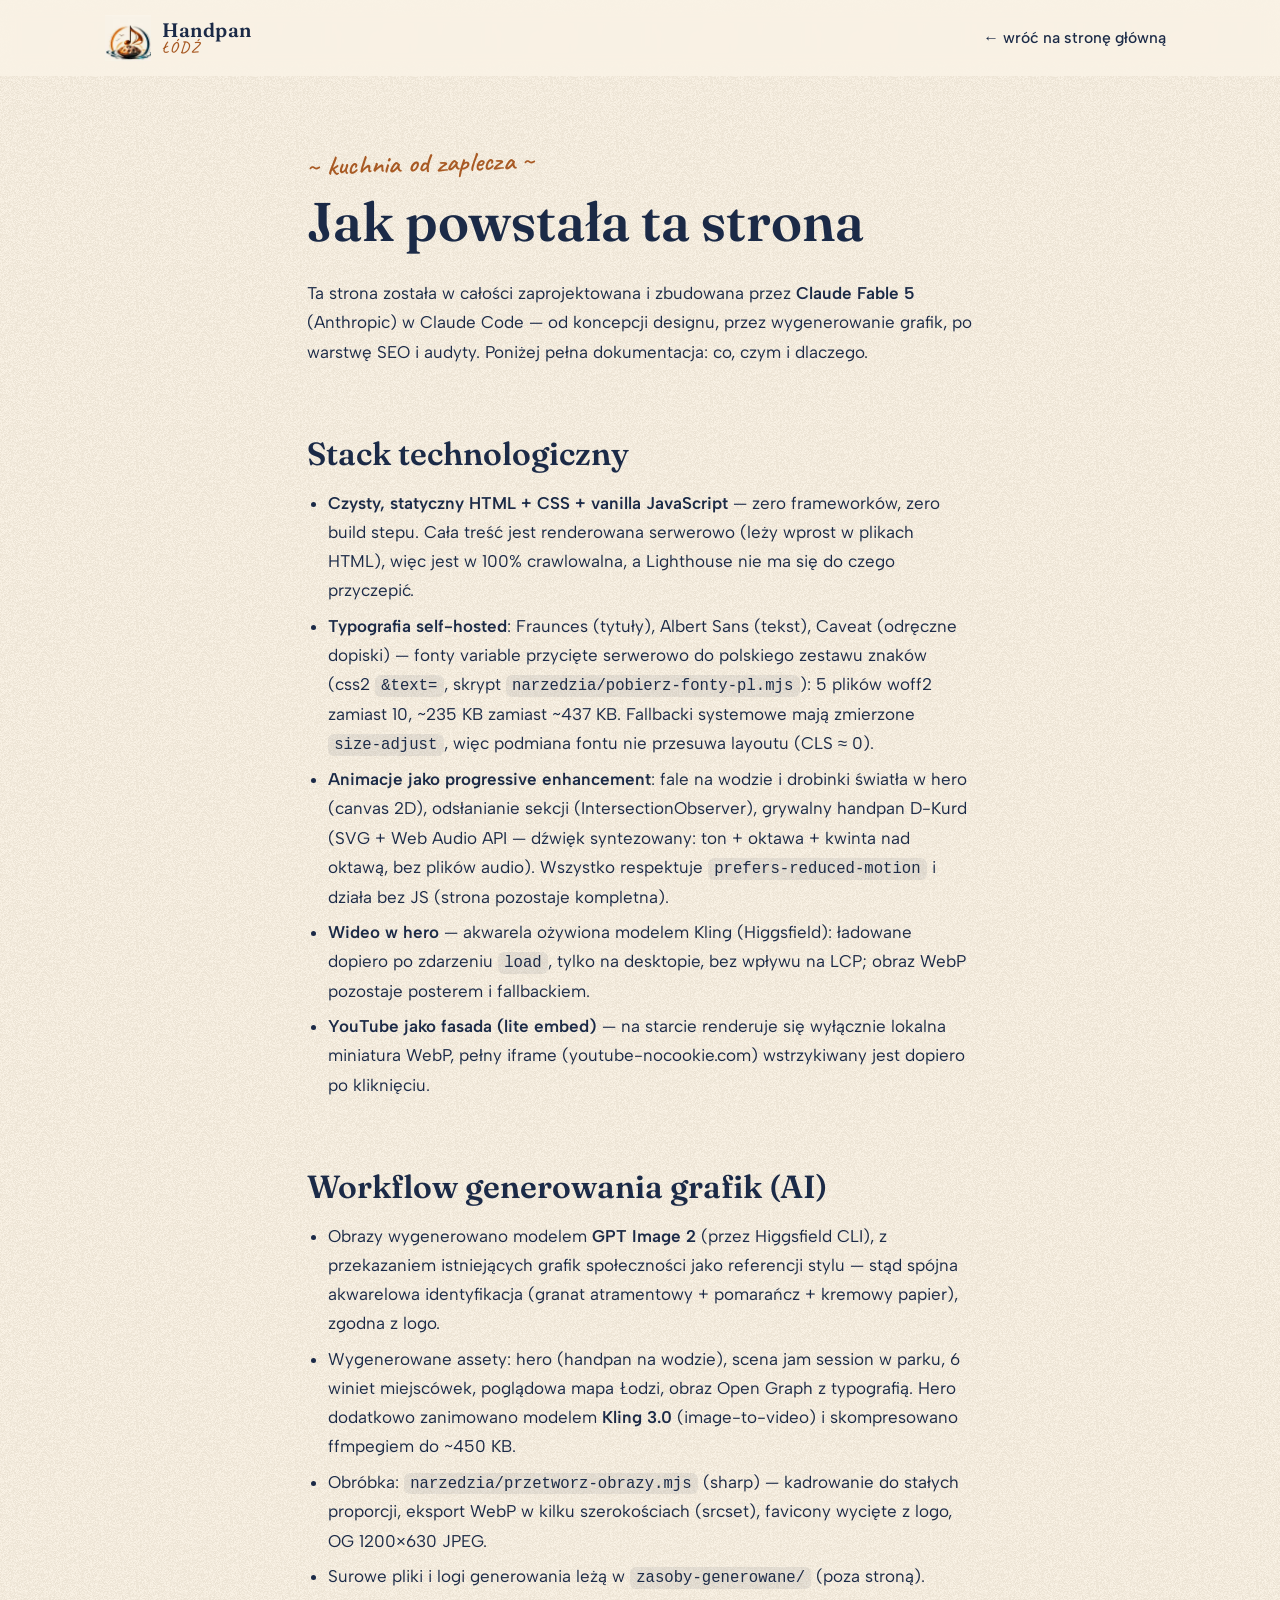
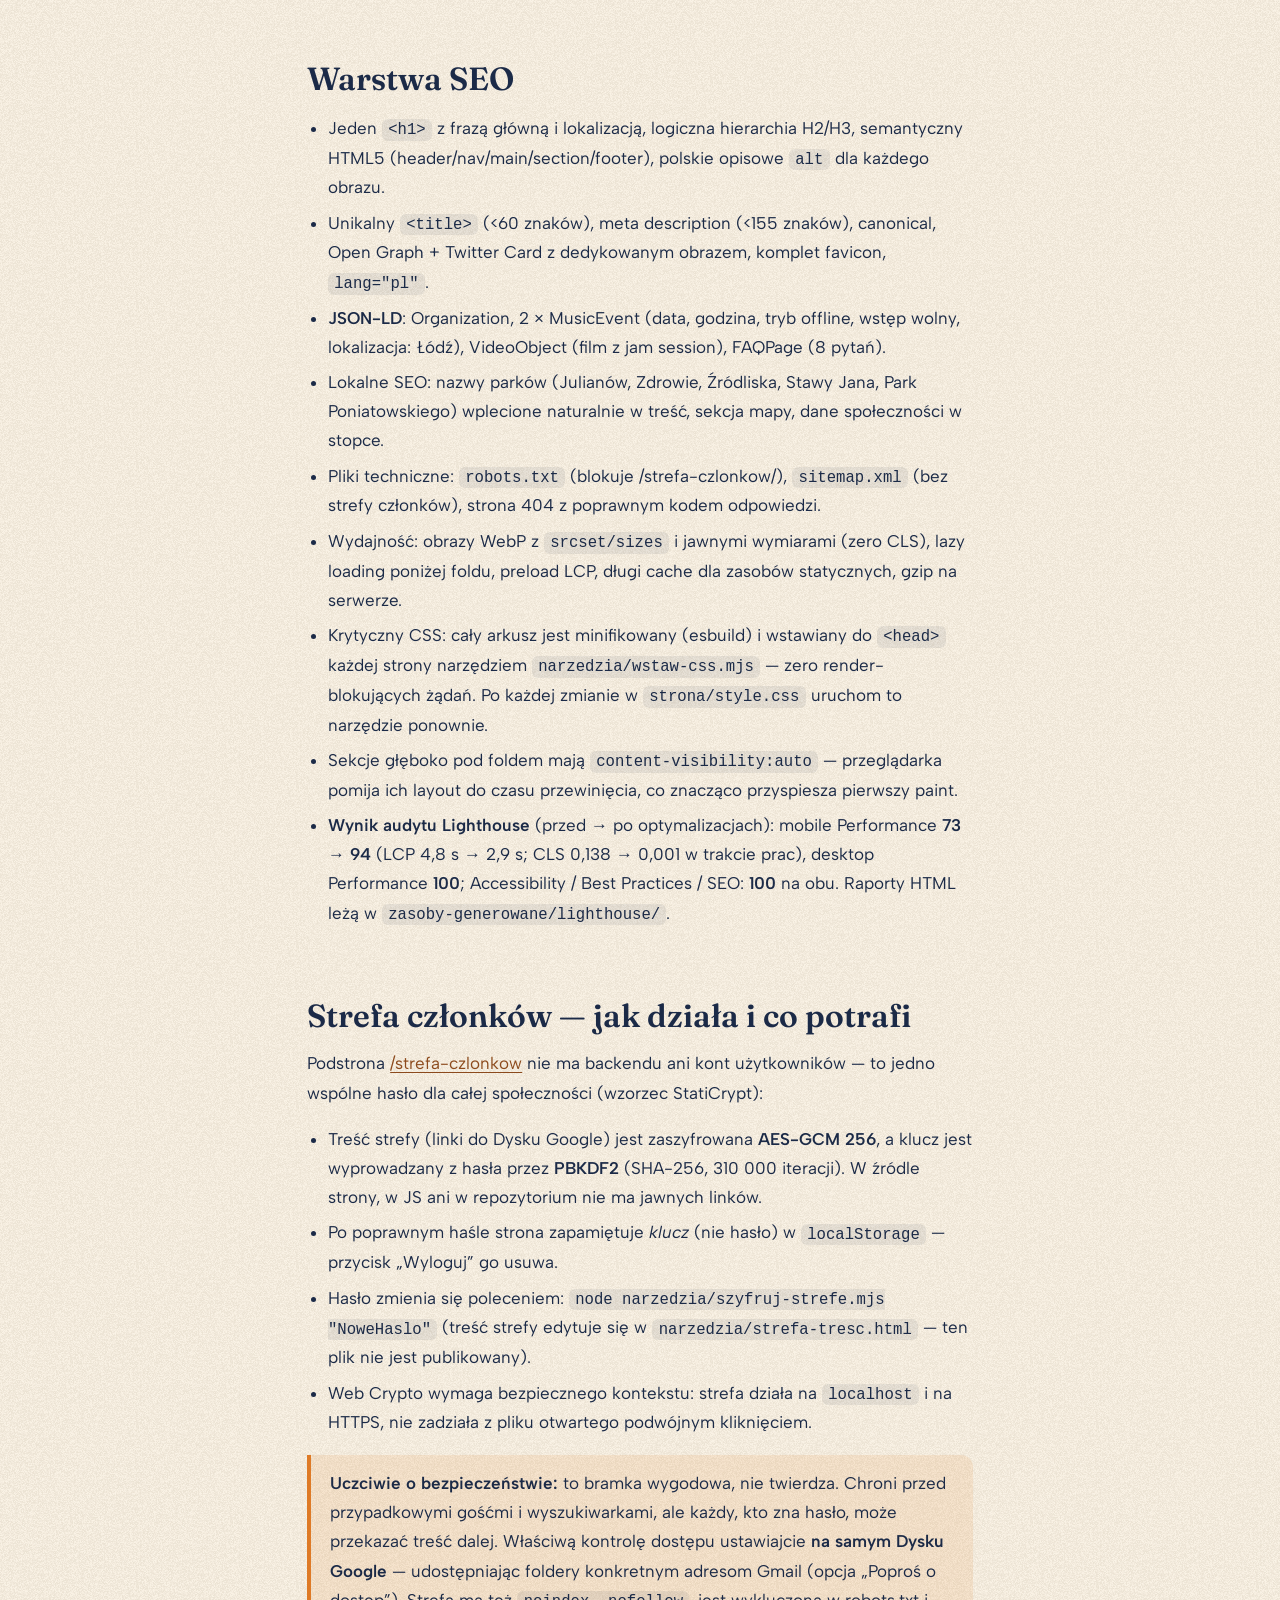
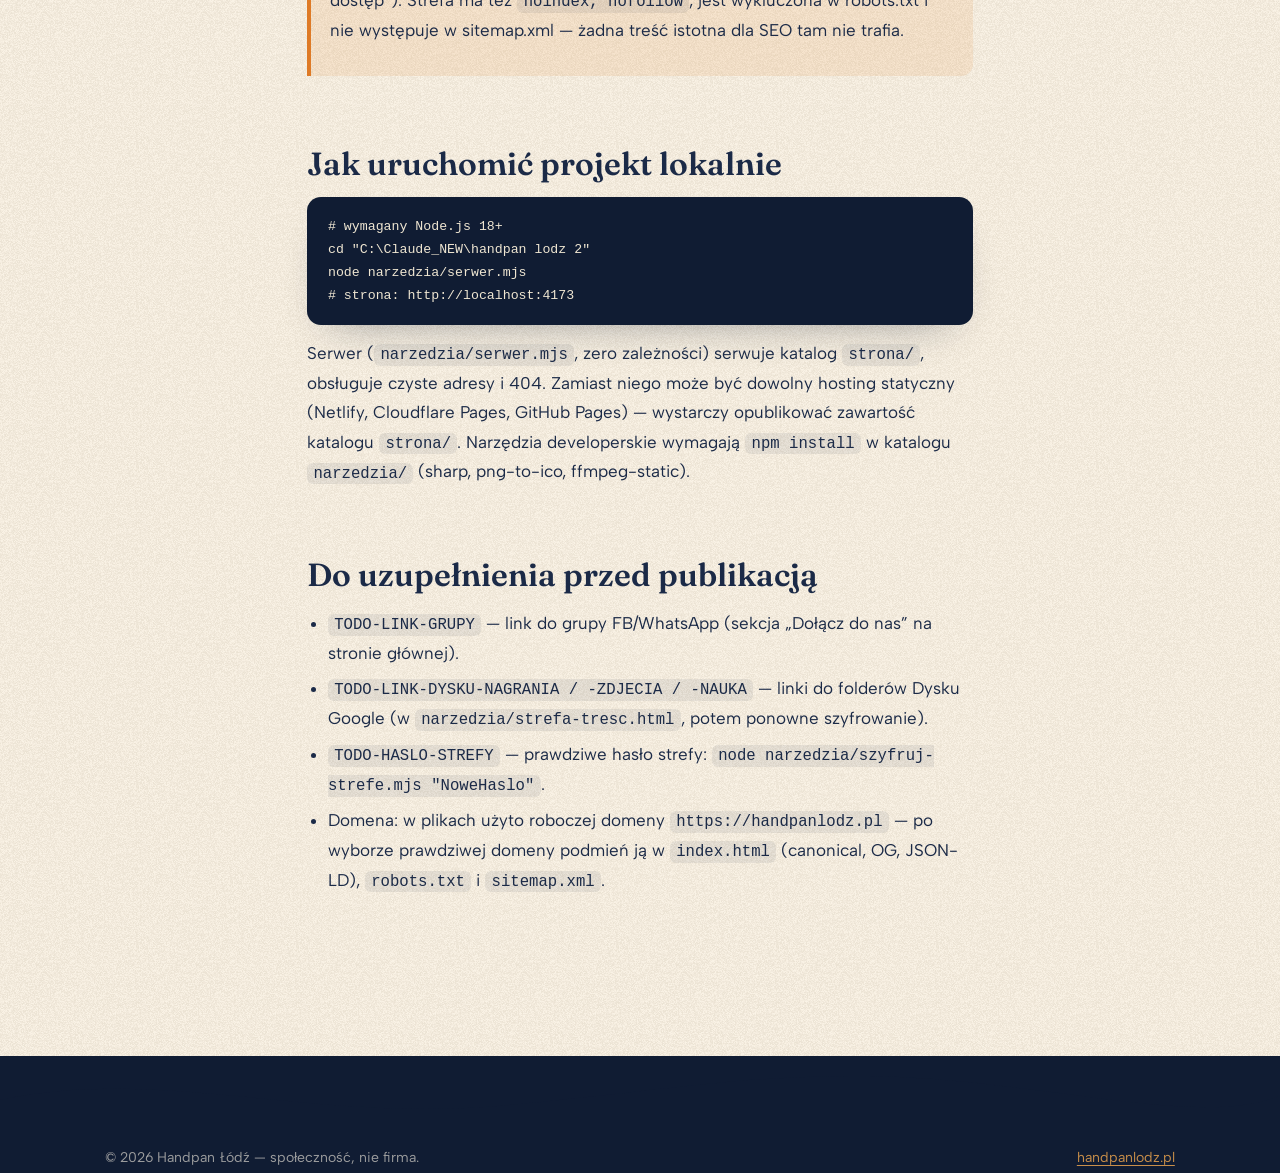
==== guide/index.html @ 69022a04 "Spotkania: wyróżnij najbliższe + linki Google Maps; popraw adres Molo (Zgierz) - Adres Molo -> al. A" ====
<!DOCTYPE html>
<html lang="pl">
<head>
  <meta charset="UTF-8">
  <meta name="viewport" content="width=device-width, initial-scale=1">
  <title>Jak powstała ta strona · Handpan Łódź</title>
  <meta name="description" content="Technologie, workflow AI i warstwa SEO strony Handpan Łódź — oraz instrukcja lokalnego uruchomienia projektu.">
  <link rel="canonical" href="https://handpanlodz.pl/guide/">
  <link rel="icon" href="/favicon.ico" sizes="32x32">
  <link rel="apple-touch-icon" href="/zasoby/apple-touch-icon.png">
  <style data-zrodlo="style.css">@font-face{font-family:Fraunces;font-style:normal;font-weight:300 700;font-display:swap;src:url(/czcionki/fraunces-pl.woff2) format("woff2")}@font-face{font-family:Fraunces;font-style:italic;font-weight:300 700;font-display:swap;src:url(/czcionki/fraunces-pl-kursywa.woff2) format("woff2")}@font-face{font-family:Albert Sans;font-style:normal;font-weight:400 600;font-display:swap;src:url(/czcionki/albert-pl.woff2) format("woff2")}@font-face{font-family:Albert Sans;font-style:italic;font-weight:400;font-display:swap;src:url(/czcionki/albert-pl-kursywa.woff2) format("woff2")}@font-face{font-family:Caveat;font-style:normal;font-weight:500 600;font-display:swap;src:url(/czcionki/caveat-pl.woff2) format("woff2")}@font-face{font-family:Fraunces-zapas;src:local("Georgia");size-adjust:86%}@font-face{font-family:Albert-zapas;src:local("Arial");size-adjust:102%}@font-face{font-family:Caveat-zapas;src:local("Segoe Script");size-adjust:61%}:root{--papier:#FAF3E6;--papier-cien:#F2E6CF;--papier-jasny:#FFFDF6;--atrament:#1B2A47;--atrament-mgla:rgba(27,42,71,.14);--noc:#101C33;--miedz:#A85A24;--miedz-ciemna:#8C4A1C;--pomarancz:#DE7A26;--zloto:#C98F4A;--petrol:#33706B;--czerwien-stempla:#B23B2E;--tusz-txt:var(--atrament);--f-tytul:"Fraunces","Fraunces-zapas",Georgia,serif;--f-tekst:"Albert Sans","Albert-zapas",Arial,system-ui,sans-serif;--f-reczna:"Caveat","Caveat-zapas",cursive;--obrys-reczny:255px 22px 235px 18px / 18px 235px 22px 255px;--obrys-reczny-2:22px 245px 20px 250px / 250px 18px 245px 24px;--cien-karty:0 18px 44px -24px rgba(16,28,51,.45);--szer-tresci:1140px;--naglowek-h:76px}*,*:before,*:after{box-sizing:border-box}html{-webkit-text-size-adjust:100%}@media(prefers-reduced-motion:no-preference){html{scroll-behavior:smooth}}body{margin:0;font-family:var(--f-tekst);font-size:1.0625rem;line-height:1.72;color:var(--tusz-txt);background-color:var(--papier);background-image:url(/zasoby/ziarno-papieru.webp);overflow-x:hidden}img{max-width:100%;height:auto;display:block}h1,h2,h3,h4{font-family:var(--f-tytul);font-weight:600;line-height:1.08;margin:0 0 .5em;color:var(--atrament);text-wrap:balance}p{margin:0 0 1em}a{color:var(--miedz-ciemna);text-decoration-thickness:.08em;text-underline-offset:.18em}a:hover{color:var(--miedz)}:focus-visible{outline:3px dashed var(--miedz);outline-offset:3px;border-radius:4px}::selection{background:var(--pomarancz);color:var(--papier-jasny)}.zawijka{max-width:var(--szer-tresci);margin-inline:auto;padding-inline:clamp(1.1rem,4vw,2.2rem)}.pomin-link{position:absolute;left:-999px;top:0;background:var(--atrament);color:var(--papier);padding:.7rem 1.2rem;z-index:200;border-radius:0 0 10px}.pomin-link:focus{left:0}.dopisek{font-family:var(--f-reczna);font-weight:600;font-size:clamp(1.35rem,2.6vw,1.7rem);color:var(--miedz);letter-spacing:.01em;display:inline-block;transform:rotate(-1.6deg);margin-bottom:.4rem}.dopisek:before{content:"~ "}.dopisek:after{content:" ~"}.tytul-sekcji{font-size:clamp(1.95rem,4.6vw,3.1rem);letter-spacing:-.015em}.tytul-sekcji em{font-style:italic;color:var(--miedz);font-weight:500}.wstep-sekcji{max-width:46rem;font-size:clamp(1.05rem,1.45vw,1.18rem);color:#1b2a47db}.sekcja{padding-block:clamp(4rem,9vw,7.5rem);position:relative;scroll-margin-top:calc(var(--naglowek-h) + 12px)}.sekcja--dalej{content-visibility:auto;contain-intrinsic-size:auto 1200px}.sekcja--przyciemniona{background:linear-gradient(180deg,#f2e6cf00,#f2e6cfbf 12% 88%,#f2e6cf00)}.przycisk{display:inline-flex;align-items:center;gap:.55rem;font-family:var(--f-tekst);font-weight:600;font-size:1.02rem;line-height:1.2;padding:.9rem 1.6rem;border-radius:var(--obrys-reczny);background:var(--atrament);color:var(--papier-jasny);border:2px solid var(--atrament);text-decoration:none;box-shadow:0 10px 24px -14px #101c33b3;transition:transform .18s ease,box-shadow .18s ease,background .18s ease}.przycisk:hover{background:var(--noc);color:var(--papier-jasny);transform:translateY(-2px) rotate(-.4deg);box-shadow:0 16px 30px -14px #101c33bf}.przycisk:active{transform:translateY(0)}.przycisk--cichy{background:transparent;color:var(--atrament);border:2px solid rgba(27,42,71,.5);box-shadow:none}.przycisk--cichy:hover{background:#1b2a470f;color:var(--atrament)}.przycisk--miedz{background:var(--miedz);border-color:var(--miedz)}.przycisk--miedz:hover{background:var(--miedz-ciemna)}.naglowek{position:sticky;top:0;z-index:100;height:var(--naglowek-h);background:#faf3e6db;backdrop-filter:blur(9px);-webkit-backdrop-filter:blur(9px);border-bottom:1px solid rgba(27,42,71,0);transition:border-color .25s ease,box-shadow .25s ease}.naglowek.przewinieto{border-bottom-color:var(--atrament-mgla);box-shadow:0 10px 30px -22px #101c3380}.naglowek__wnetrze{display:flex;align-items:center;gap:1.2rem;height:var(--naglowek-h)}.znak{display:flex;align-items:center;gap:.65rem;text-decoration:none;color:var(--atrament);margin-right:auto}.znak img{width:46px;height:46px;mix-blend-mode:multiply}.znak__napis{font-family:var(--f-tytul);font-weight:600;font-size:1.22rem;letter-spacing:.02em;line-height:1}.znak__napis small{display:block;font-family:var(--f-reczna);font-weight:600;font-size:.95rem;color:var(--miedz);letter-spacing:.14em;text-transform:uppercase}.nawigacja ul{display:flex;gap:clamp(.4rem,1.6vw,1.35rem);list-style:none;margin:0;padding:0;align-items:center}.nawigacja a{font-weight:500;font-size:.98rem;text-decoration:none;color:var(--atrament);padding:.45rem .55rem;border-radius:8px}.nawigacja a:hover{color:var(--miedz-ciemna);background:#a85a2414}.nawigacja a.przycisk{padding:.55rem 1.1rem;font-size:.95rem;color:var(--papier-jasny);border-radius:var(--obrys-reczny)}.nawigacja a.przycisk:hover{color:var(--papier-jasny);background:var(--noc)}.przelacznik-menu{display:none;background:none;border:2px solid rgba(27,42,71,.4);border-radius:10px;padding:.45rem .6rem;color:var(--atrament);font:inherit;cursor:pointer}@media(max-width:920px){.przelacznik-menu{display:inline-flex;align-items:center;gap:.4rem}.nawigacja{position:absolute;top:var(--naglowek-h);left:0;right:0;background:var(--papier-jasny);border-bottom:1px solid var(--atrament-mgla);box-shadow:0 24px 40px -28px #101c3380;display:none;padding:1rem 1.4rem 1.4rem}.nawigacja.otwarta{display:block}.nawigacja ul{flex-direction:column;align-items:stretch;gap:.15rem}.nawigacja a{display:block;padding:.7rem .6rem;font-size:1.05rem}.nawigacja .przycisk{justify-content:center;margin-top:.6rem}}.hero{position:relative;overflow:clip;padding-block:clamp(2.5rem,6vw,5rem) 0;min-height:calc(92svh - var(--naglowek-h))}.hero__siatka{display:grid;grid-template-columns:minmax(0,10fr) minmax(0,9fr);gap:clamp(1.5rem,4vw,3.5rem);align-items:center}.hero__tekst{position:relative;z-index:3;padding-block:clamp(1rem,4vw,3rem)}.hero h1{font-size:clamp(2.7rem,6.4vw,4.9rem);font-weight:640;letter-spacing:-.022em;margin-bottom:.35em}.hero h1 .lokalizacja{color:var(--miedz);font-style:italic;font-weight:520}.hero__haslo{font-family:var(--f-tytul);font-style:italic;font-weight:480;font-size:clamp(1.25rem,2.4vw,1.7rem);color:var(--petrol);margin-bottom:1rem}.hero__opis{max-width:34rem;font-size:clamp(1.05rem,1.5vw,1.2rem);color:#1b2a47d9}.hero__akcje{display:flex;flex-wrap:wrap;gap:.9rem;margin-top:1.8rem}.hero__drobiazg{margin-top:1.3rem;font-size:.95rem;color:#1b2a47a8}.hero__obraz{position:relative;z-index:1;align-self:stretch;min-height:340px}.hero__obraz img{width:100%;height:100%;object-fit:cover;object-position:center;border-radius:var(--obrys-reczny-2);-webkit-mask-image:radial-gradient(140% 120% at 40% 45%,#000 62%,transparent 98%);mask-image:radial-gradient(140% 120% at 40% 45%,#000 62%,transparent 98%)}.hero__obraz video{position:absolute;inset:0;width:100%;height:100%;object-fit:cover;object-position:center;border-radius:var(--obrys-reczny-2);-webkit-mask-image:radial-gradient(140% 120% at 40% 45%,#000 62%,transparent 98%);mask-image:radial-gradient(140% 120% at 40% 45%,#000 62%,transparent 98%)}.hero__fale,.hero__pyl{position:absolute;inset:0;width:100%;height:100%;pointer-events:none}.hero__fale,.hero__pyl{z-index:2}@media(max-width:840px){.hero{min-height:0}.hero__siatka{grid-template-columns:1fr}.hero__obraz{min-height:280px;order:2;margin-inline:-6%}.hero__tekst{order:1}}.rozdzielacz{display:block;width:100%;height:clamp(42px,7vw,86px);color:var(--papier-cien)}.rozdzielacz--odwrocony{transform:scaleY(-1)}.bilety{display:grid;grid-template-columns:repeat(auto-fit,minmax(min(21rem,100%),1fr));gap:clamp(1.2rem,3vw,2rem);margin-top:2.4rem;max-width:56rem}.bilet{position:relative;background:var(--papier-jasny);border:1.5px solid rgba(27,42,71,.22);border-radius:var(--obrys-reczny-2);padding:1.7rem 1.7rem 1.5rem;box-shadow:var(--cien-karty);transform:rotate(-.5deg)}.bilet:nth-child(2n){transform:rotate(.6deg)}.bilet__stempel{position:absolute;top:-1rem;right:1.1rem;font-family:var(--f-reczna);font-weight:600;font-size:1.06rem;line-height:1.05;color:var(--czerwien-stempla);border:2px solid currentColor;border-radius:50%;width:4.6rem;height:4.6rem;display:grid;place-content:center;text-align:center;transform:rotate(8deg);background:#fffdf6eb;box-shadow:0 6px 14px -8px #101c3366}.bilet__data{display:flex;align-items:baseline;gap:.7rem;flex-wrap:wrap}.bilet__dzien{font-family:var(--f-tytul);font-weight:640;font-size:clamp(2.5rem,5vw,3.3rem);letter-spacing:-.02em;color:var(--atrament);line-height:1}.bilet__miesiac{font-family:var(--f-reczna);font-weight:600;font-size:1.5rem;color:var(--miedz)}.bilet__meta{margin:.7rem 0 0;padding:0;list-style:none;display:grid;gap:.35rem;font-size:1rem}.bilet__meta li{display:flex;gap:.55rem;align-items:baseline}.bilet__meta .etykieta{font-weight:600;color:var(--petrol);min-width:4.6rem;font-size:.86rem;text-transform:uppercase;letter-spacing:.08em}.zetony{display:flex;flex-wrap:wrap;gap:.4rem;margin-top:1rem}.zetony span{font-size:.86rem;font-weight:500;color:var(--atrament);background:#33706b1f;border:1px solid rgba(51,112,107,.3);padding:.22rem .7rem;border-radius:999px}.bilet__akcje{margin-top:1.2rem;display:flex;gap:.8rem;flex-wrap:wrap;align-items:center}.bilet__akcje a{font-size:.95rem}.bilet__akcje-mapa{display:inline-flex;align-items:center;gap:.25rem}.bilet__mapa{font-weight:600;color:var(--miedz-ciemna);text-decoration:underline;text-underline-offset:2px}.bilet--najblizsze{border-color:var(--pomarancz);border-width:2px;background:linear-gradient(180deg,#FFF7EC,var(--papier-jasny) 62%);box-shadow:0 22px 50px -24px #de7a2699,0 0 0 4px #de7a261f}.bilet--minione{filter:grayscale(.35) opacity(.72)}.bilet__odznaka{position:absolute;top:-.85rem;left:1.1rem;z-index:2;font-family:var(--f-tekst);font-weight:600;font-size:.72rem;letter-spacing:.08em;text-transform:uppercase;color:#fffdf6;background:var(--pomarancz);padding:.32rem .72rem;border-radius:999px;box-shadow:0 8px 16px -10px #de7a26cc;transform:rotate(-2deg);white-space:nowrap}.bilet__odznaka--kolejne{background:transparent;color:var(--petrol);border:1.5px solid rgba(51,112,107,.5);box-shadow:none}.bilet__odznaka--minione{background:transparent;color:#1b2a4799;border:1.5px solid rgba(27,42,71,.3);box-shadow:none}.uwaga-spotkan{margin-top:1.6rem;font-size:1rem;color:#1b2a47bf;max-width:44rem}.o-nas__siatka{display:grid;grid-template-columns:minmax(0,11fr) minmax(0,9fr);gap:clamp(2rem,5vw,4rem);align-items:center}.kolaz{position:relative;min-height:420px}.kolaz__akwarela{width:88%;border-radius:var(--obrys-reczny);box-shadow:var(--cien-karty);transform:rotate(-1.2deg)}.kolaz__zdjecie{position:absolute;right:-2%;bottom:-8%;width:56%;background:var(--papier-jasny);padding:.7rem .7rem 2.6rem;border-radius:6px;box-shadow:0 24px 50px -20px #101c338c;transform:rotate(2.4deg)}.kolaz__zdjecie img{border-radius:3px}.kolaz__zdjecie figcaption{font-family:var(--f-reczna);font-weight:500;font-size:1.12rem;color:var(--atrament);text-align:center;margin-top:.55rem;position:absolute;inset-inline:0;bottom:.5rem}.lista-prawd{list-style:none;margin:1.4rem 0 0;padding:0;display:grid;gap:.85rem;max-width:36rem}.lista-prawd li{position:relative;padding-left:2.1rem;font-size:1.04rem}.lista-prawd li strong{color:var(--atrament)}.lista-prawd li:before{content:"";position:absolute;left:0;top:.52em;width:1.35rem;height:.5rem;background:var(--pomarancz);border-radius:60% 40% 55% 45%/70% 55% 45% 40%;transform:rotate(-6deg);opacity:.85}.lista-prawd li:nth-child(2n):before{background:var(--petrol);transform:rotate(4deg)}@media(max-width:840px){.o-nas__siatka{grid-template-columns:1fr}.kolaz{min-height:0;margin-top:1rem;margin-bottom:2.5rem}}.miejscowki-siatka{display:grid;grid-template-columns:repeat(auto-fill,minmax(min(19rem,100%),1fr));gap:clamp(1.2rem,2.6vw,1.8rem);margin-top:2.4rem}.karta-miejscowki{background:var(--papier-jasny);border:1.5px solid rgba(27,42,71,.18);border-radius:var(--obrys-reczny-2);overflow:hidden;box-shadow:var(--cien-karty);display:flex;flex-direction:column}.karta-miejscowki__kadr{position:relative;aspect-ratio:4/3;overflow:hidden}.karta-miejscowki__kadr img{width:100%;height:100%;object-fit:cover;transition:transform .5s ease}.karta-miejscowki:hover .karta-miejscowki__kadr img{transform:scale(1.045)}.karta-miejscowki__pin{position:absolute;top:.8rem;left:.8rem;width:2.3rem;height:2.3rem;border-radius:50% 50% 50% 4px;display:grid;place-content:center;color:#fff;font-weight:600;font-size:1.05rem;font-family:var(--f-tytul);transform:rotate(-8deg);box-shadow:0 8px 16px -8px #101c3399}.karta-miejscowki__tresc{padding:1.1rem 1.25rem 1.25rem;display:flex;flex-direction:column;gap:.3rem;flex:1}.karta-miejscowki h3{font-size:1.32rem;margin-bottom:.1rem}.karta-miejscowki__adres{font-size:.97rem;color:#1b2a47c7;margin:0}.karta-miejscowki__dzielnica{font-family:var(--f-reczna);font-weight:600;font-size:1.06rem;color:var(--petrol)}.karta-miejscowki__mapa{margin-top:auto;padding-top:.7rem;font-size:.94rem;font-weight:600}.pin--1{background:var(--czerwien-stempla)}.pin--2{background:var(--pomarancz)}.pin--3{background:var(--petrol)}.pin--4{background:#7a4e8c}.pin--5{background:var(--miedz)}.pin--6{background:#2e5e8c}.pin--7{background:#4c7a54}.fasada-yt{position:relative;display:block;width:100%;aspect-ratio:16/9;border:0;padding:0;cursor:pointer;border-radius:var(--obrys-reczny-2);overflow:hidden;box-shadow:var(--cien-karty);background:var(--noc)}.fasada-yt img{width:100%;height:100%;object-fit:cover;opacity:.92}.fasada-yt:after{content:"";position:absolute;inset:0;background:linear-gradient(180deg,#101c3300 55%,#101c338c)}.fasada-yt__play{position:absolute;inset:0;margin:auto;width:5.4rem;height:5.4rem;z-index:2;background:#faf3e6f0;border-radius:50%;display:grid;place-content:center;box-shadow:0 18px 40px -12px #101c33cc;transition:transform .2s ease,background .2s ease}.fasada-yt:hover .fasada-yt__play{transform:scale(1.07);background:var(--papier-jasny)}.fasada-yt__play svg{width:2rem;height:2rem;fill:var(--miedz-ciemna);margin-left:.3rem}.fasada-yt__tytul{position:absolute;left:1.2rem;bottom:1rem;z-index:2;color:var(--papier-jasny);font-family:var(--f-reczna);font-weight:600;font-size:1.3rem;text-shadow:0 2px 10px rgba(16,28,51,.7)}.film-oprawa{max-width:56rem;margin-top:2.2rem}.film-oprawa iframe{width:100%;aspect-ratio:16/9;border:0;border-radius:var(--obrys-reczny-2);box-shadow:var(--cien-karty)}.handpan-siatka{display:grid;grid-template-columns:minmax(0,10fr) minmax(0,9fr);gap:clamp(2rem,5vw,4rem);align-items:center;margin-top:1.5rem}.instrument{position:relative;max-width:520px;margin-inline:auto;width:100%}.instrument svg{width:100%;height:auto;display:block;filter:drop-shadow(0 30px 40px rgba(16,28,51,.35))}.instrument .pole{cursor:pointer;transition:filter .15s ease}.instrument .membrana{filter:url(#cien-pola)}.instrument .pole:hover ellipse.membrana,.instrument .pole:focus-visible ellipse.membrana{filter:brightness(1.18)}.instrument .pole:focus-visible{outline:none}.instrument .pole:focus-visible ellipse.membrana{stroke:var(--pomarancz);stroke-width:3}.instrument text{font-family:var(--f-tekst);font-weight:600;fill:#f6e7c8;pointer-events:none}.instrument .fala-dzwieku{fill:none;stroke:#f2c186;stroke-width:2.4;opacity:0}.podpis-instrumentu{text-align:center;margin-top:1rem;font-family:var(--f-reczna);font-weight:600;font-size:1.35rem;color:var(--miedz)}.sklad-skali{display:flex;flex-wrap:wrap;gap:.45rem;margin-top:1.1rem}.sklad-skali span{font-family:var(--f-tytul);font-weight:600;font-size:1rem;background:#1b2a4714;border:1px solid rgba(27,42,71,.25);color:var(--atrament);border-radius:10px;padding:.25rem .65rem}.sklad-skali span.ding{background:var(--atrament);color:var(--papier-jasny)}@media(max-width:840px){.handpan-siatka{grid-template-columns:1fr}}.akordy{margin-top:clamp(2.6rem,6vw,4rem);border-top:1px solid var(--atrament-mgla);padding-top:clamp(2rem,4vw,2.8rem)}.akordy__tytul{font-size:clamp(1.5rem,3.6vw,2rem);margin:0 0 .5rem}.akordy__wstep{max-width:64ch;margin:0 0 1.8rem}.akordy-siatka{display:grid;grid-template-columns:repeat(auto-fill,minmax(min(11.5rem,100%),1fr));gap:clamp(1rem,2.4vw,1.5rem)}.karta-akordu{margin:0;background:var(--papier-jasny);border:1.5px solid rgba(27,42,71,.18);border-radius:16px;box-shadow:var(--cien-karty);padding:1rem 1rem 1.15rem;display:flex;flex-direction:column;align-items:center;text-align:center}.karta-akordu svg{width:100%;max-width:188px;height:auto;display:block;filter:drop-shadow(0 14px 22px rgba(16,28,51,.28))}.karta-akordu .pak circle{fill:#f6e7c81f;stroke:#f6e7c847;stroke-width:1.5}.karta-akordu .pak text{font-family:var(--f-tekst);font-weight:600;font-size:12px;fill:#f6e7c8;opacity:.6;text-anchor:middle}.karta-akordu .pak--ding text{font-size:13px;opacity:.5}.karta-akordu .akord-akt circle{fill:var(--pomarancz);stroke:#f6e7c8;stroke-width:2}.karta-akordu .akord-akt text{fill:#fffdf6;opacity:1}.karta-akordu figcaption{margin-top:.75rem;display:flex;flex-direction:column;gap:.12rem}.karta-akordu__nazwa{font-family:var(--f-tytul);font-weight:600;font-size:1.3rem;color:var(--atrament)}.karta-akordu__nuty{font-family:var(--f-tytul);font-weight:600;color:var(--miedz);font-size:1.02rem;letter-spacing:.02em}.karta-akordu__typ{font-family:var(--f-reczna);font-weight:600;color:var(--petrol);font-size:1.04rem;line-height:1.25}.akordy__zrodlo{margin-top:1.5rem;font-size:.94rem;color:#1b2a47b8}.zasady-siatka{display:grid;grid-template-columns:minmax(0,1fr) minmax(0,1fr);gap:clamp(2rem,5vw,4rem);align-items:start}.lista-zasad{list-style:none;margin:1.2rem 0 0;padding:0;display:grid;gap:.8rem}.lista-zasad li{position:relative;padding-left:2.1rem;font-size:1.02rem}.lista-zasad li:before{content:"";position:absolute;left:.1rem;top:.5em;width:.55rem;height:.55rem;border-radius:50%;background:var(--zloto);box-shadow:0 0 0 4px #c98f4a40}.panel-dolacz{background:linear-gradient(160deg,var(--atrament) 0%,var(--noc) 100%);color:var(--papier);border-radius:var(--obrys-reczny);padding:clamp(1.8rem,4vw,2.8rem);box-shadow:var(--cien-karty);position:relative;overflow:hidden}.panel-dolacz:before{content:"";position:absolute;inset:-40% -30% auto auto;width:26rem;height:26rem;border-radius:50%;background:radial-gradient(circle,#de7a2659,#de7a2600 70%);pointer-events:none}.panel-dolacz h3{color:var(--papier-jasny);font-size:clamp(1.6rem,3vw,2.2rem)}.panel-dolacz .dopisek{color:var(--zloto)}.panel-dolacz p{color:#faf3e6e0}.panel-dolacz .przycisk{background:var(--pomarancz);border-color:var(--pomarancz);color:#231204;font-weight:600}.panel-dolacz .przycisk:hover{background:#e98a38;border-color:#e98a38}.teaser-strefy{margin-top:1.6rem;padding-top:1.4rem;border-top:1px dashed rgba(250,243,230,.35);display:flex;gap:1rem;align-items:flex-start}.teaser-strefy svg{flex:0 0 2rem;width:2rem;height:2rem;fill:none;stroke:var(--zloto);stroke-width:1.6}.teaser-strefy a{color:var(--zloto)}@media(max-width:840px){.zasady-siatka{grid-template-columns:1fr}}.pytania{max-width:50rem;margin-top:2rem;display:grid;gap:.8rem}.pytania details{background:var(--papier-jasny);border:1.5px solid rgba(27,42,71,.18);border-radius:16px;box-shadow:0 10px 26px -20px #101c3380;overflow:hidden}.pytania summary{cursor:pointer;list-style:none;display:flex;align-items:center;gap:.9rem;padding:1.05rem 1.3rem;font-weight:600;font-size:1.06rem;color:var(--atrament)}.pytania summary::-webkit-details-marker{display:none}.pytania summary:after{content:"+";margin-left:auto;font-family:var(--f-tytul);font-size:1.5rem;color:var(--miedz);transition:transform .25s ease;line-height:1}.pytania details[open] summary:after{transform:rotate(45deg)}.pytania details p{padding:0 1.3rem 1.2rem;margin:0;color:#1b2a47d9}.pytania details[open]{border-color:#a85a2473}.stopka{background:var(--noc);color:#faf3e6d1;margin-top:clamp(3rem,7vw,5rem);position:relative}.stopka a{color:var(--zloto)}.stopka a:hover{color:#e0b575}.stopka__fala{display:block;width:100%;height:clamp(40px,6vw,72px);color:var(--noc);margin-bottom:-1px;background:transparent}.stopka__siatka{display:grid;grid-template-columns:minmax(0,5fr) minmax(0,3fr) minmax(0,4fr);gap:clamp(1.6rem,4vw,3rem);padding-block:clamp(2.4rem,5vw,3.6rem) 1.6rem}.stopka h2,.stopka h3{color:var(--papier-jasny);font-size:1.15rem;letter-spacing:.02em}.stopka ul{list-style:none;margin:0;padding:0;display:grid;gap:.4rem;font-size:.98rem}.stopka__znak{font-family:var(--f-tytul);font-weight:640;font-size:1.5rem;color:var(--papier-jasny);letter-spacing:.01em}.stopka__znak span{color:var(--pomarancz)}.stopka__opis{font-size:.98rem;max-width:26rem;color:#faf3e6b8}.stopka__dol{border-top:1px solid rgba(250,243,230,.16);padding-block:1.1rem 1.5rem;font-size:.88rem;color:#faf3e699;display:flex;flex-wrap:wrap;gap:.6rem 1.6rem;justify-content:space-between}@media(max-width:840px){.stopka__siatka{grid-template-columns:1fr 1fr}}@media(max-width:560px){.stopka__siatka{grid-template-columns:1fr}}html.js .odslon{opacity:0;transform:translateY(26px);transition:opacity .7s ease,transform .7s cubic-bezier(.22,.9,.3,1)}html.js .odslon.widoczna{opacity:1;transform:none}html.js .odslon--pozniej{transition-delay:.15s}@media(prefers-reduced-motion:reduce){html.js .odslon{opacity:1;transform:none;transition:none}.karta-miejscowki__kadr img,.przycisk{transition:none}}.strefa-glowna{min-height:70svh;display:grid;align-items:start}.strefa-panel{max-width:33rem;margin:clamp(2.5rem,7vw,5rem) auto;background:var(--papier-jasny);border:1.5px solid rgba(27,42,71,.2);border-radius:var(--obrys-reczny);box-shadow:var(--cien-karty);padding:clamp(1.6rem,4vw,2.6rem);text-align:center}.strefa-panel .klodka{width:3.4rem;height:3.4rem;margin:0 auto 1rem;stroke:var(--miedz);fill:none;stroke-width:1.5}.strefa-panel h1{font-size:clamp(1.9rem,4.5vw,2.6rem)}.strefa-form{display:grid;gap:.9rem;margin-top:1.4rem;text-align:left}.strefa-form label{font-weight:600;font-size:.98rem}.strefa-form input{font:inherit;padding:.85rem 1rem;border-radius:12px;border:2px solid rgba(27,42,71,.35);background:var(--papier);color:var(--atrament);width:100%}.strefa-form input:focus-visible{outline:3px dashed var(--miedz);outline-offset:2px;border-color:var(--miedz)}.strefa-blad{min-height:1.6em;margin:0;font-size:.95rem;font-weight:600;color:var(--czerwien-stempla)}.strefa-tresc{max-width:46rem;margin-inline:auto;padding-block:clamp(2rem,5vw,3.4rem)}.strefa-tresc .karta-materialow{background:var(--papier-jasny);border:1.5px solid rgba(27,42,71,.18);border-radius:var(--obrys-reczny-2);box-shadow:var(--cien-karty);padding:1.4rem 1.6rem;margin-bottom:1.2rem}.strefa-tresc .karta-materialow h2{font-size:1.35rem;margin-bottom:.3rem}.strefa-pasek{display:flex;justify-content:space-between;align-items:center;gap:1rem;margin-bottom:1.6rem;flex-wrap:wrap}.ukryte{display:none!important}.proza{max-width:46rem;margin-inline:auto;padding-block:clamp(2.2rem,6vw,4rem)}.proza h1{font-size:clamp(2.2rem,5.5vw,3.4rem)}.proza h2{font-size:clamp(1.5rem,3.2vw,2rem);margin-top:2.2em}.proza h3{font-size:1.2rem;margin-top:1.6em}.proza code{font-family:ui-monospace,Consolas,monospace;font-size:.92em;background:#1b2a4714;padding:.12em .4em;border-radius:6px}.proza pre{background:var(--noc);color:#efe6d2;padding:1.1rem 1.3rem;border-radius:14px;overflow-x:auto;font-size:.9rem;line-height:1.6;box-shadow:var(--cien-karty)}.proza pre code{background:none;padding:0;color:inherit}.proza ul{padding-left:1.3rem}.proza li{margin-bottom:.35em}.proza .ostrzezenie{background:#de7a261f;border-left:4px solid var(--pomarancz);padding:.9rem 1.2rem;border-radius:0 12px 12px 0}.strona-404{min-height:60svh;display:grid;place-content:center;text-align:center;padding:3rem 1.2rem}.strona-404 h1{font-size:clamp(3rem,10vw,6rem);margin-bottom:.2em}.strona-404 .dopisek{transform:rotate(-2deg)}</style>
</head>
<body>
  <a class="pomin-link" href="#tresc">Przejdź do treści</a>

  <header class="naglowek">
    <div class="zawijka naglowek__wnetrze">
      <a class="znak" href="/" title="Strona główna">
        <img src="/zasoby/znak-naglowka.webp" alt="" width="46" height="46">
        <span class="znak__napis">Handpan<small>Łódź</small></span>
      </a>
      <nav class="nawigacja" aria-label="Nawigacja">
        <ul>
          <li><a href="/">← wróć na stronę główną</a></li>
        </ul>
      </nav>
    </div>
  </header>

  <main id="tresc" class="zawijka proza">
    <p class="dopisek">kuchnia od zaplecza</p>
    <h1>Jak powstała ta strona</h1>
    <p>Ta strona została w całości zaprojektowana i zbudowana przez <strong>Claude Fable 5</strong> (Anthropic)
    w Claude Code — od koncepcji designu, przez wygenerowanie grafik, po warstwę SEO i audyty.
    Poniżej pełna dokumentacja: co, czym i dlaczego.</p>

    <h2>Stack technologiczny</h2>
    <ul>
      <li><strong>Czysty, statyczny HTML + CSS + vanilla JavaScript</strong> — zero frameworków, zero build stepu.
      Cała treść jest renderowana serwerowo (leży wprost w plikach HTML), więc jest w 100% crawlowalna,
      a Lighthouse nie ma się do czego przyczepić.</li>
      <li><strong>Typografia self-hosted</strong>: Fraunces (tytuły), Albert Sans (tekst), Caveat (odręczne dopiski)
      — fonty variable przycięte serwerowo do polskiego zestawu znaków (css2 <code>&amp;text=</code>,
      skrypt <code>narzedzia/pobierz-fonty-pl.mjs</code>): 5 plików woff2 zamiast 10, ~235 KB zamiast ~437 KB.
      Fallbacki systemowe mają zmierzone <code>size-adjust</code>, więc podmiana fontu nie przesuwa layoutu (CLS ≈ 0).</li>
      <li><strong>Animacje jako progressive enhancement</strong>: fale na wodzie i drobinki światła w hero (canvas 2D),
      odsłanianie sekcji (IntersectionObserver), grywalny handpan D-Kurd (SVG + Web Audio API — dźwięk
      syntezowany: ton + oktawa + kwinta nad oktawą, bez plików audio). Wszystko respektuje
      <code>prefers-reduced-motion</code> i działa bez JS (strona pozostaje kompletna).</li>
      <li><strong>Wideo w hero</strong> — akwarela ożywiona modelem Kling (Higgsfield): ładowane dopiero po
      zdarzeniu <code>load</code>, tylko na desktopie, bez wpływu na LCP; obraz WebP pozostaje posterem i fallbackiem.</li>
      <li><strong>YouTube jako fasada (lite embed)</strong> — na starcie renderuje się wyłącznie lokalna miniatura WebP,
      pełny iframe (youtube-nocookie.com) wstrzykiwany jest dopiero po kliknięciu.</li>
    </ul>

    <h2>Workflow generowania grafik (AI)</h2>
    <ul>
      <li>Obrazy wygenerowano modelem <strong>GPT Image 2</strong> (przez Higgsfield CLI), z przekazaniem
      istniejących grafik społeczności jako referencji stylu — stąd spójna akwarelowa identyfikacja
      (granat atramentowy + pomarańcz + kremowy papier), zgodna z logo.</li>
      <li>Wygenerowane assety: hero (handpan na wodzie), scena jam session w parku, 6 winiet miejscówek,
      poglądowa mapa Łodzi, obraz Open Graph z typografią. Hero dodatkowo zanimowano modelem
      <strong>Kling 3.0</strong> (image-to-video) i skompresowano ffmpegiem do ~450 KB.</li>
      <li>Obróbka: <code>narzedzia/przetworz-obrazy.mjs</code> (sharp) — kadrowanie do stałych proporcji,
      eksport WebP w kilku szerokościach (srcset), favicony wycięte z logo, OG 1200×630 JPEG.</li>
      <li>Surowe pliki i logi generowania leżą w <code>zasoby-generowane/</code> (poza stroną).</li>
    </ul>

    <h2>Warstwa SEO</h2>
    <ul>
      <li>Jeden <code>&lt;h1&gt;</code> z frazą główną i lokalizacją, logiczna hierarchia H2/H3, semantyczny HTML5
      (header/nav/main/section/footer), polskie opisowe <code>alt</code> dla każdego obrazu.</li>
      <li>Unikalny <code>&lt;title&gt;</code> (&lt;60 znaków), meta description (&lt;155 znaków), canonical,
      Open Graph + Twitter Card z dedykowanym obrazem, komplet favicon, <code>lang="pl"</code>.</li>
      <li><strong>JSON-LD</strong>: Organization, 2 × MusicEvent (data, godzina, tryb offline, wstęp wolny,
      lokalizacja: Łódź), VideoObject (film z jam session), FAQPage (8 pytań).</li>
      <li>Lokalne SEO: nazwy parków (Julianów, Zdrowie, Źródliska, Stawy Jana, Park Poniatowskiego)
      wplecione naturalnie w treść, sekcja mapy, dane społeczności w stopce.</li>
      <li>Pliki techniczne: <code>robots.txt</code> (blokuje /strefa-czlonkow/), <code>sitemap.xml</code>
      (bez strefy członków), strona 404 z poprawnym kodem odpowiedzi.</li>
      <li>Wydajność: obrazy WebP z <code>srcset/sizes</code> i jawnymi wymiarami (zero CLS), lazy loading
      poniżej foldu, preload LCP, długi cache dla zasobów statycznych, gzip na serwerze.</li>
      <li>Krytyczny CSS: cały arkusz jest minifikowany (esbuild) i wstawiany do <code>&lt;head&gt;</code>
      każdej strony narzędziem <code>narzedzia/wstaw-css.mjs</code> — zero render-blokujących żądań.
      Po każdej zmianie w <code>strona/style.css</code> uruchom to narzędzie ponownie.</li>
      <li>Sekcje głęboko pod foldem mają <code>content-visibility:auto</code> — przeglądarka pomija ich
      layout do czasu przewinięcia, co znacząco przyspiesza pierwszy paint.</li>
      <li><strong>Wynik audytu Lighthouse</strong> (przed → po optymalizacjach):
      mobile Performance <strong>73 → 94</strong> (LCP 4,8 s → 2,9 s; CLS 0,138 → 0,001 w trakcie prac),
      desktop Performance <strong>100</strong>; Accessibility / Best&nbsp;Practices / SEO: <strong>100</strong> na obu.
      Raporty HTML leżą w <code>zasoby-generowane/lighthouse/</code>.</li>
    </ul>

    <h2>Strefa członków — jak działa i co potrafi</h2>
    <p>Podstrona <a href="/strefa-czlonkow/">/strefa-czlonkow</a> nie ma backendu ani kont użytkowników —
    to jedno wspólne hasło dla całej społeczności (wzorzec StatiCrypt):</p>
    <ul>
      <li>Treść strefy (linki do Dysku Google) jest zaszyfrowana <strong>AES-GCM 256</strong>, a klucz jest
      wyprowadzany z hasła przez <strong>PBKDF2</strong> (SHA-256, 310 000 iteracji). W źródle strony,
      w JS ani w repozytorium nie ma jawnych linków.</li>
      <li>Po poprawnym haśle strona zapamiętuje <em>klucz</em> (nie hasło) w <code>localStorage</code> —
      przycisk „Wyloguj” go usuwa.</li>
      <li>Hasło zmienia się poleceniem: <code>node narzedzia/szyfruj-strefe.mjs "NoweHaslo"</code>
      (treść strefy edytuje się w <code>narzedzia/strefa-tresc.html</code> — ten plik nie jest publikowany).</li>
      <li>Web Crypto wymaga bezpiecznego kontekstu: strefa działa na <code>localhost</code> i na HTTPS,
      nie zadziała z pliku otwartego podwójnym kliknięciem.</li>
    </ul>
    <div class="ostrzezenie">
      <p><strong>Uczciwie o bezpieczeństwie:</strong> to bramka wygodowa, nie twierdza. Chroni przed
      przypadkowymi gośćmi i wyszukiwarkami, ale każdy, kto zna hasło, może przekazać treść dalej.
      Właściwą kontrolę dostępu ustawiajcie <strong>na samym Dysku Google</strong> — udostępniając foldery
      konkretnym adresom Gmail (opcja „Poproś o dostęp”). Strefa ma też <code>noindex, nofollow</code>,
      jest wykluczona w robots.txt i nie występuje w sitemap.xml — żadna treść istotna dla SEO tam nie trafia.</p>
    </div>

    <h2>Jak uruchomić projekt lokalnie</h2>
    <pre><code># wymagany Node.js 18+
cd "C:\Claude_NEW\handpan lodz 2"
node narzedzia/serwer.mjs
# strona: http://localhost:4173</code></pre>
    <p>Serwer (<code>narzedzia/serwer.mjs</code>, zero zależności) serwuje katalog <code>strona/</code>,
    obsługuje czyste adresy i 404. Zamiast niego może być dowolny hosting statyczny
    (Netlify, Cloudflare Pages, GitHub Pages) — wystarczy opublikować zawartość katalogu <code>strona/</code>.
    Narzędzia developerskie wymagają <code>npm install</code> w katalogu <code>narzedzia/</code> (sharp, png-to-ico, ffmpeg-static).</p>

    <h2>Do uzupełnienia przed publikacją</h2>
    <ul>
      <li><code>TODO-LINK-GRUPY</code> — link do grupy FB/WhatsApp (sekcja „Dołącz do nas” na stronie głównej).</li>
      <li><code>TODO-LINK-DYSKU-NAGRANIA / -ZDJECIA / -NAUKA</code> — linki do folderów Dysku Google
      (w <code>narzedzia/strefa-tresc.html</code>, potem ponowne szyfrowanie).</li>
      <li><code>TODO-HASLO-STREFY</code> — prawdziwe hasło strefy: <code>node narzedzia/szyfruj-strefe.mjs "NoweHaslo"</code>.</li>
      <li>Domena: w plikach użyto roboczej domeny <code>https://handpanlodz.pl</code> — po wyborze prawdziwej
      domeny podmień ją w <code>index.html</code> (canonical, OG, JSON-LD), <code>robots.txt</code> i <code>sitemap.xml</code>.</li>
    </ul>
  </main>

  <footer class="stopka">
    <svg class="stopka__fala" viewBox="0 0 1440 72" preserveAspectRatio="none" aria-hidden="true">
      <path fill="currentColor" d="M0,44 C180,10 350,66 560,50 C770,34 900,6 1110,28 C1270,45 1370,64 1440,40 L1440,72 L0,72 Z"/>
    </svg>
    <div class="zawijka">
      <div class="stopka__dol">
        <span>© 2026 Handpan Łódź — społeczność, nie firma.</span>
        <span><a href="/">handpanlodz.pl</a></span>
      </div>
    </div>
  </footer>
</body>
</html>
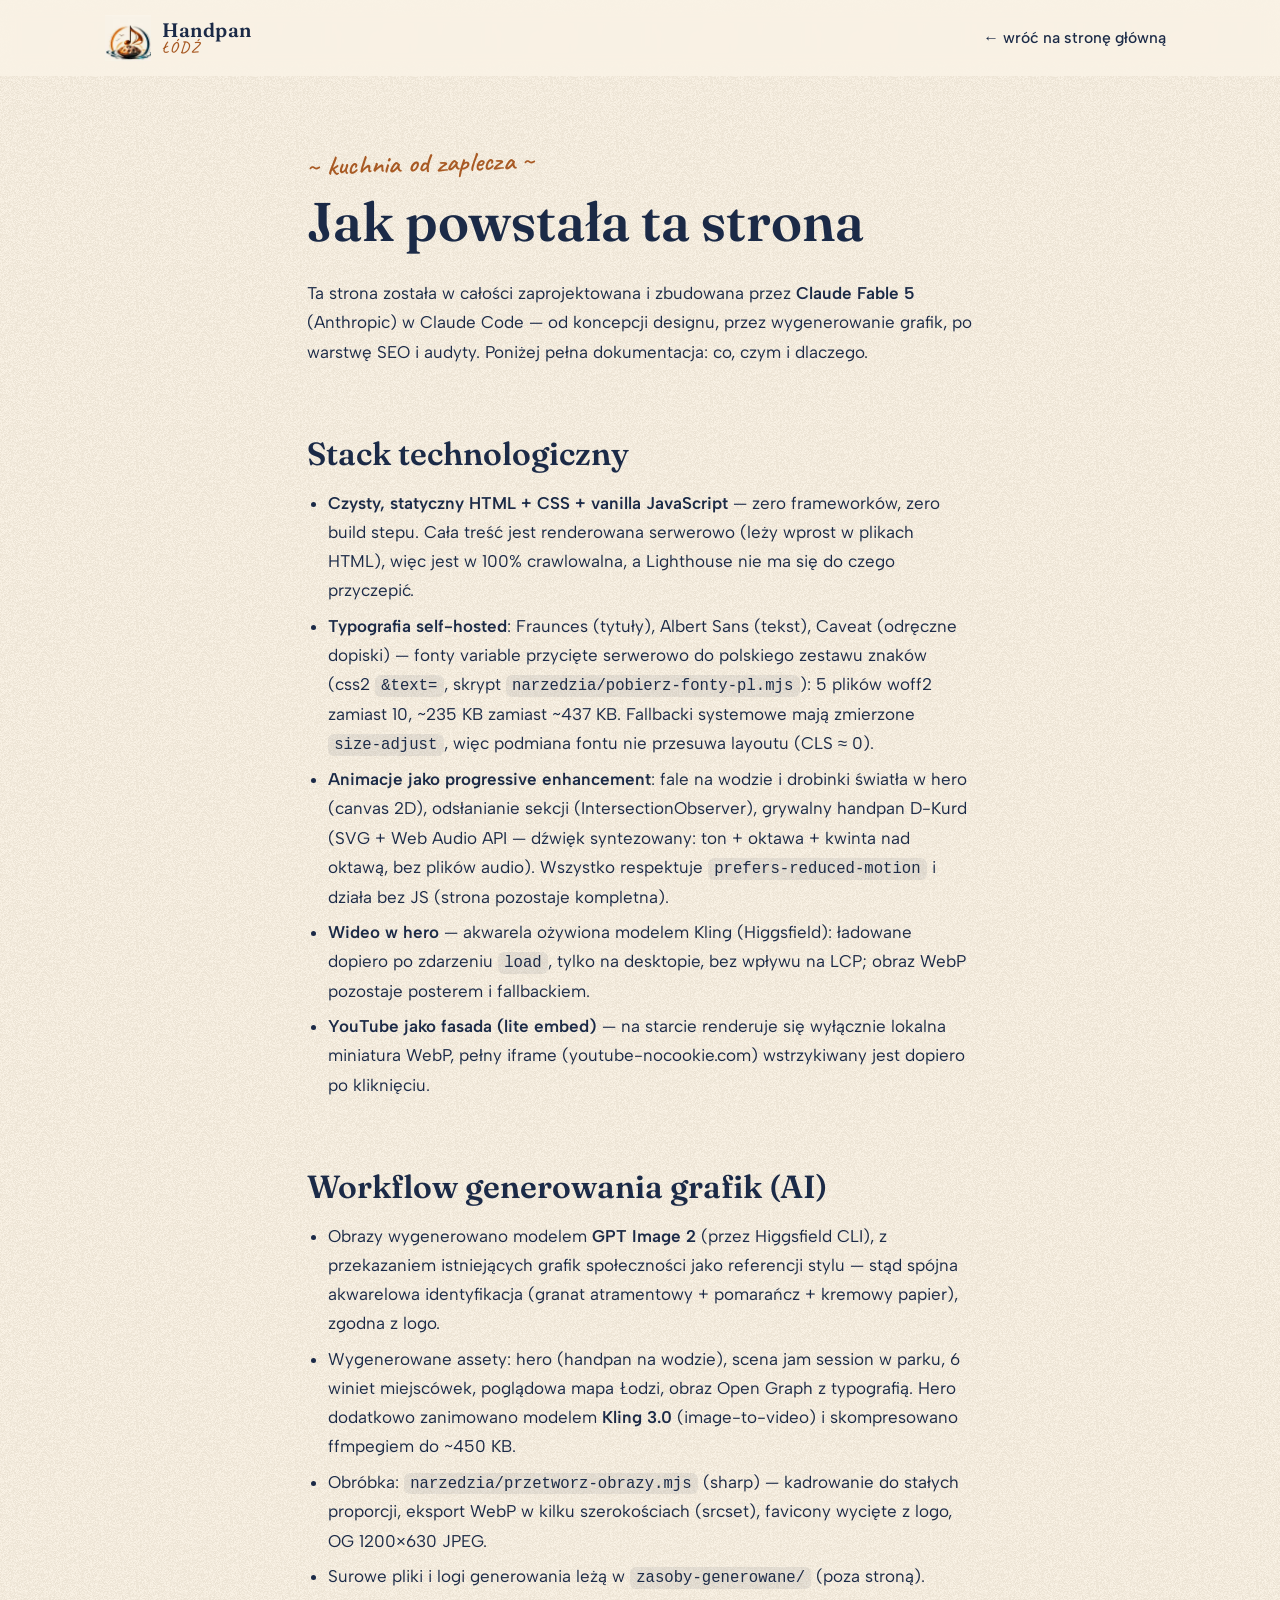
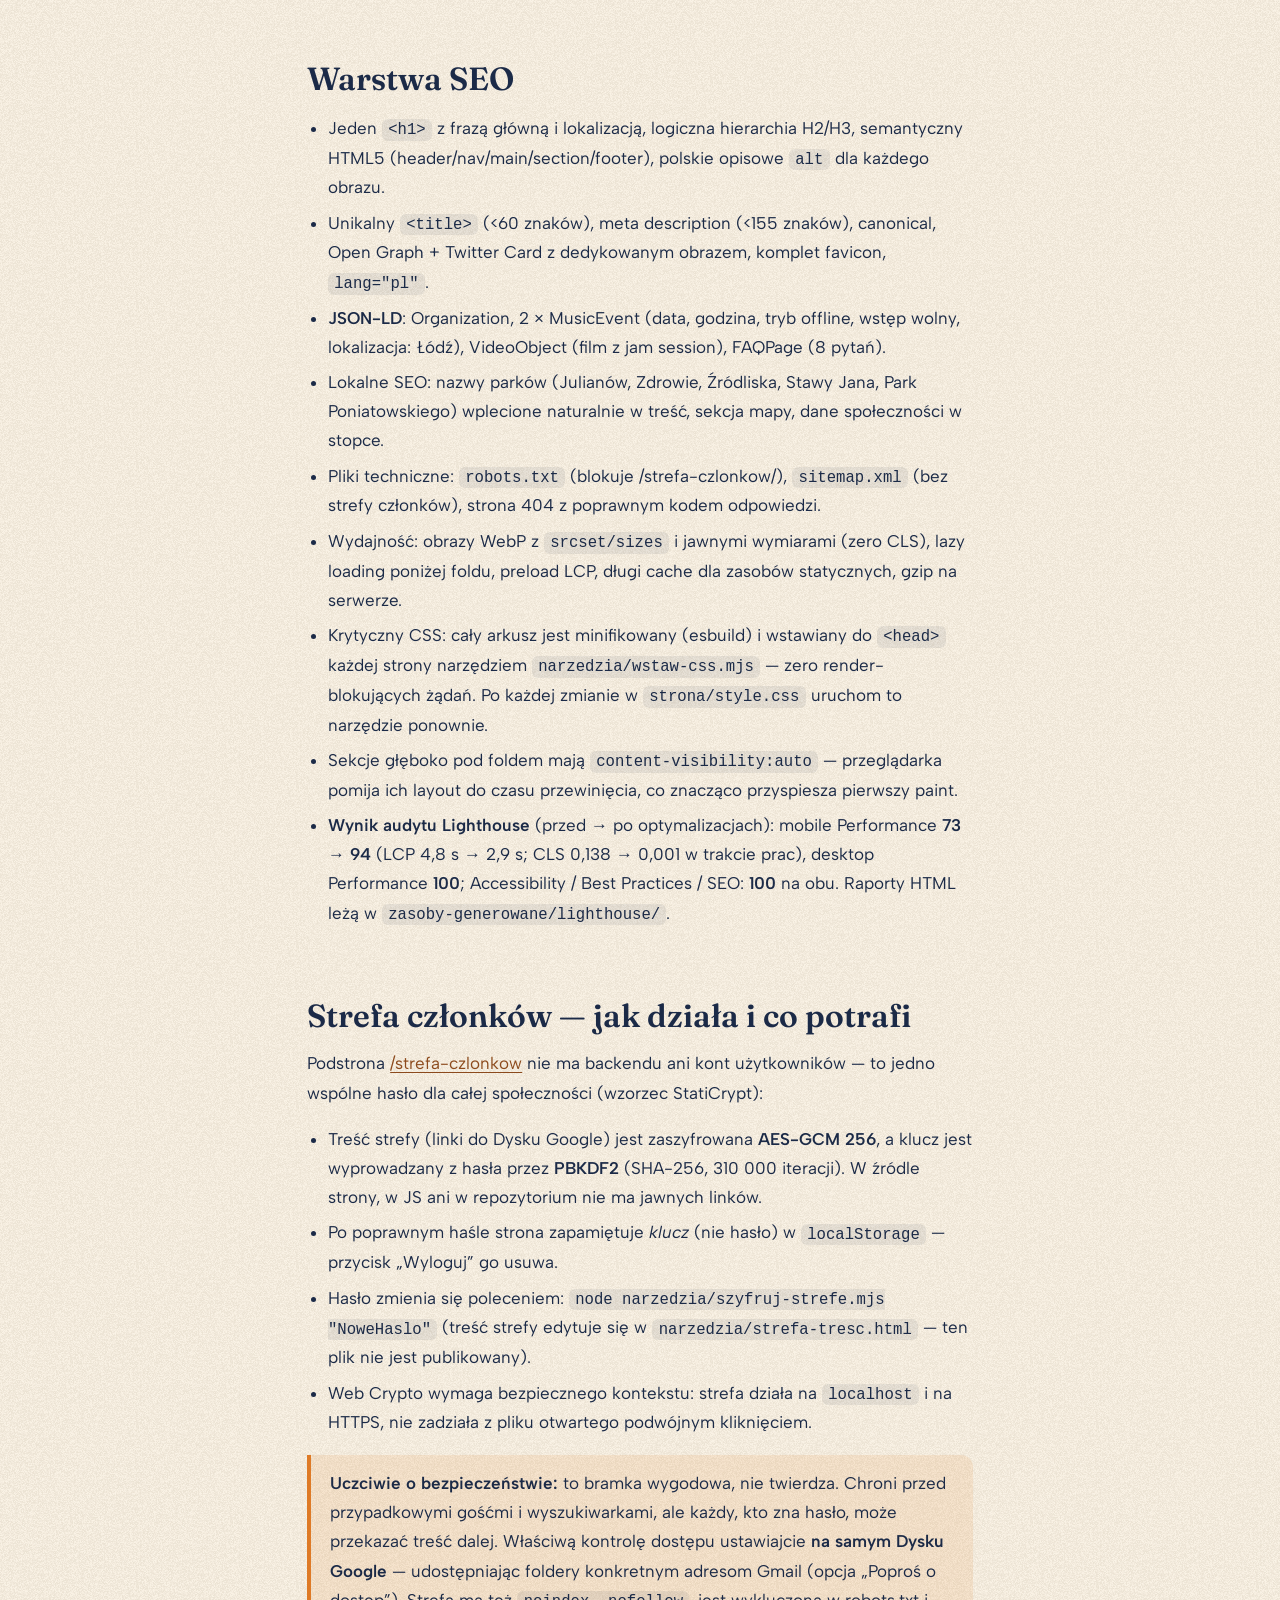
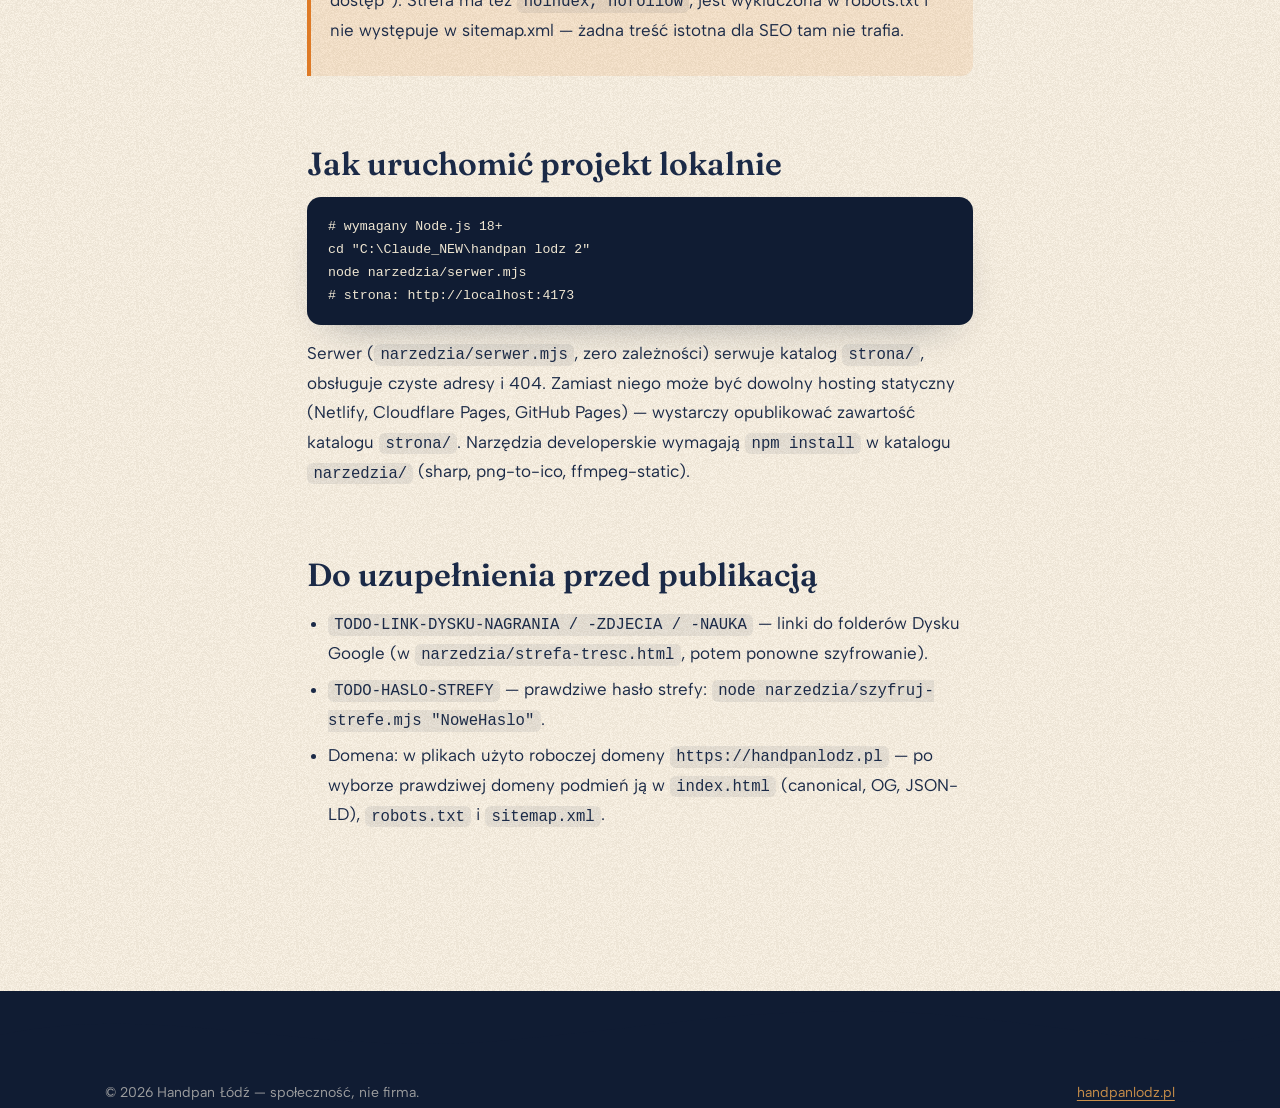
==== commit 7b286562: "Podmień placeholder na link do grupy FB (facebook.com/groups/handpanowalodz) - Przycisk „Dołącz do g" ====
--- a/guide/index.html
+++ b/guide/index.html
@@ -125,7 +125,6 @@
 
     <h2>Do uzupełnienia przed publikacją</h2>
     <ul>
-      <li><code>TODO-LINK-GRUPY</code> — link do grupy FB/WhatsApp (sekcja „Dołącz do nas” na stronie głównej).</li>
       <li><code>TODO-LINK-DYSKU-NAGRANIA / -ZDJECIA / -NAUKA</code> — linki do folderów Dysku Google
       (w <code>narzedzia/strefa-tresc.html</code>, potem ponowne szyfrowanie).</li>
       <li><code>TODO-HASLO-STREFY</code> — prawdziwe hasło strefy: <code>node narzedzia/szyfruj-strefe.mjs "NoweHaslo"</code>.</li>
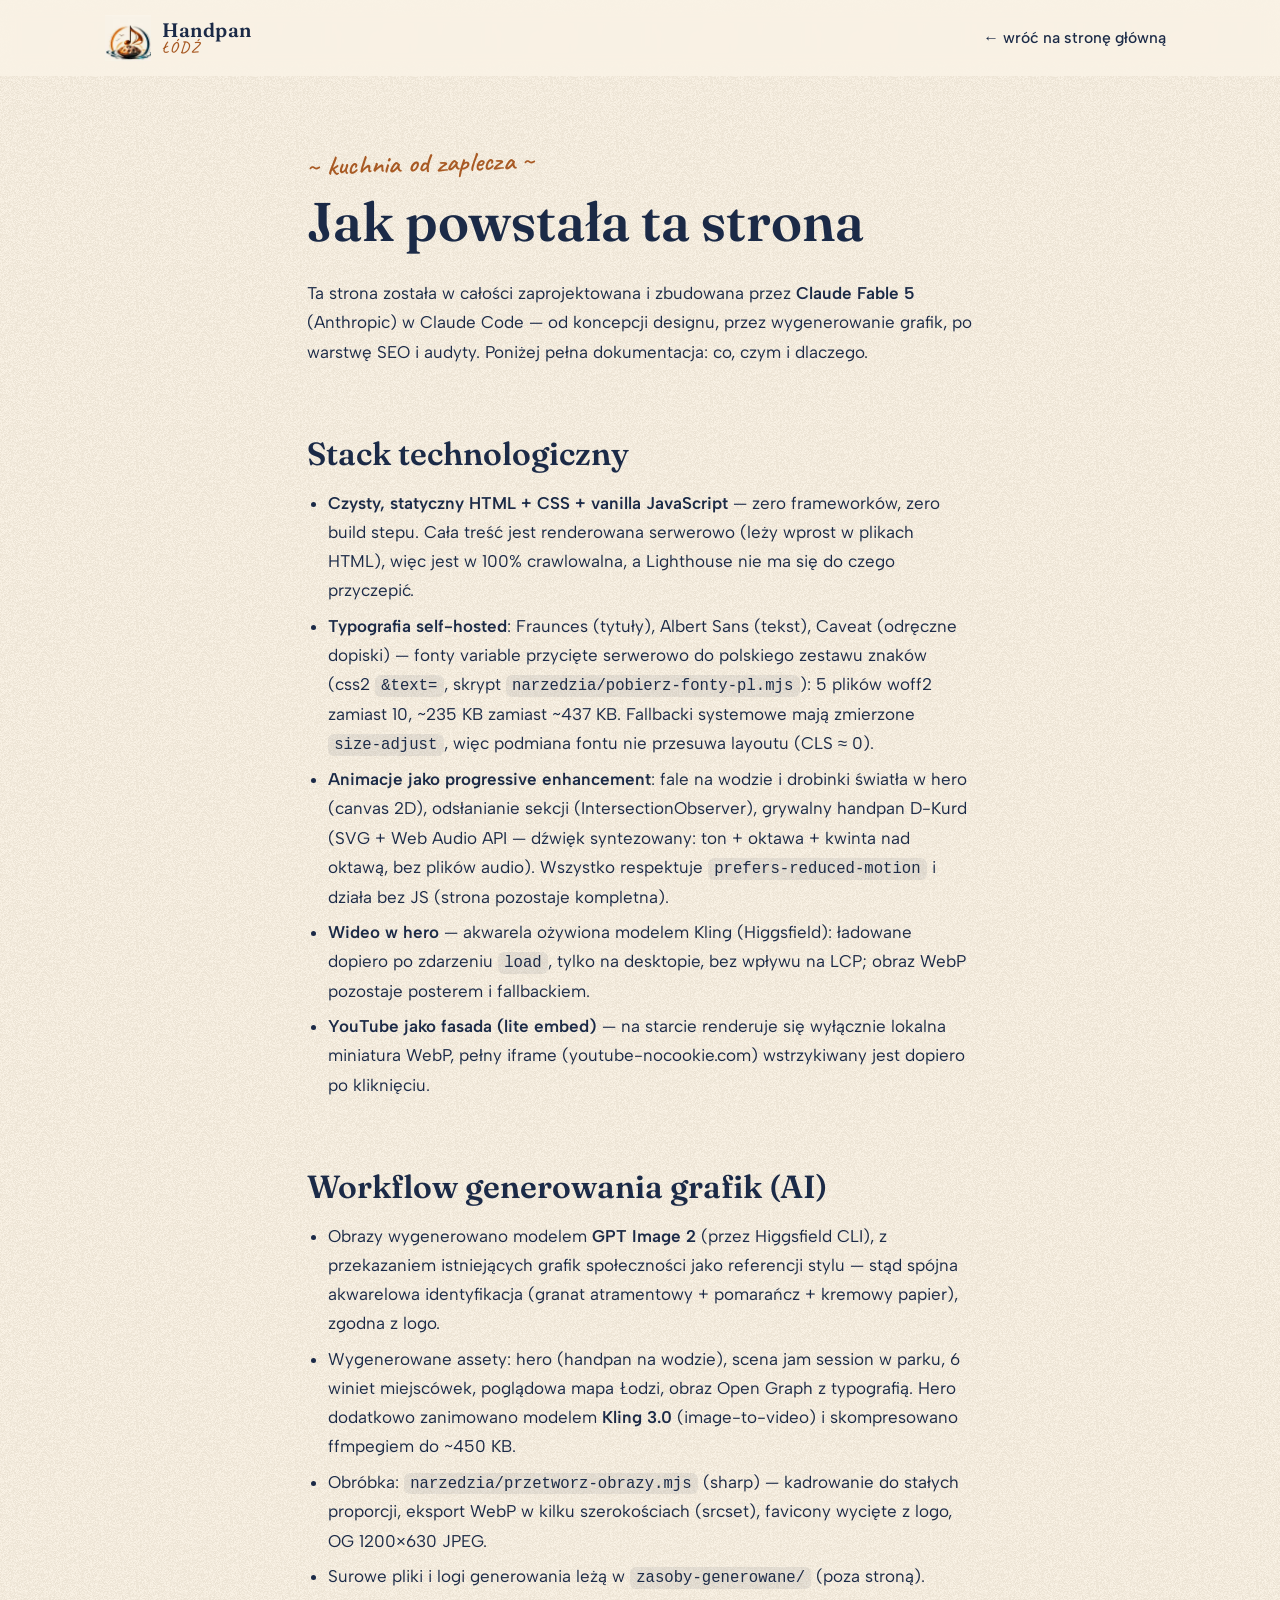
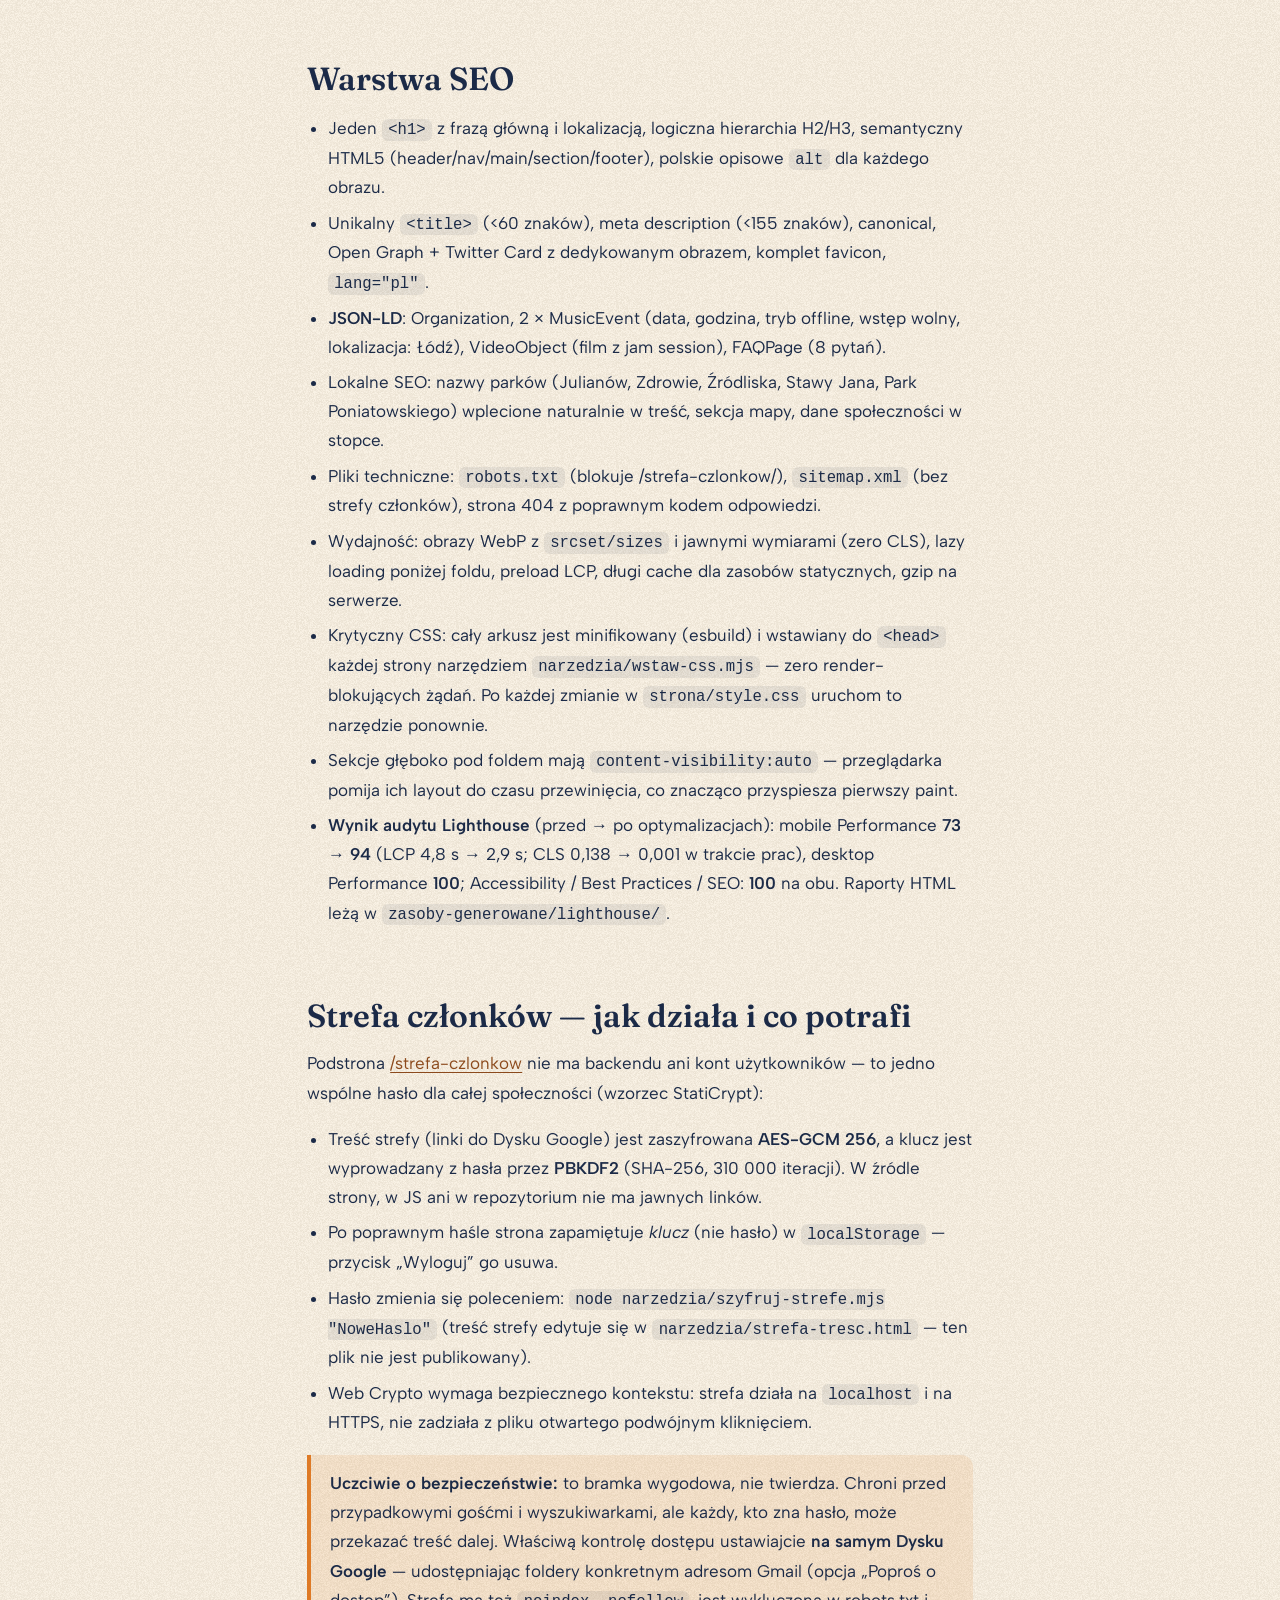
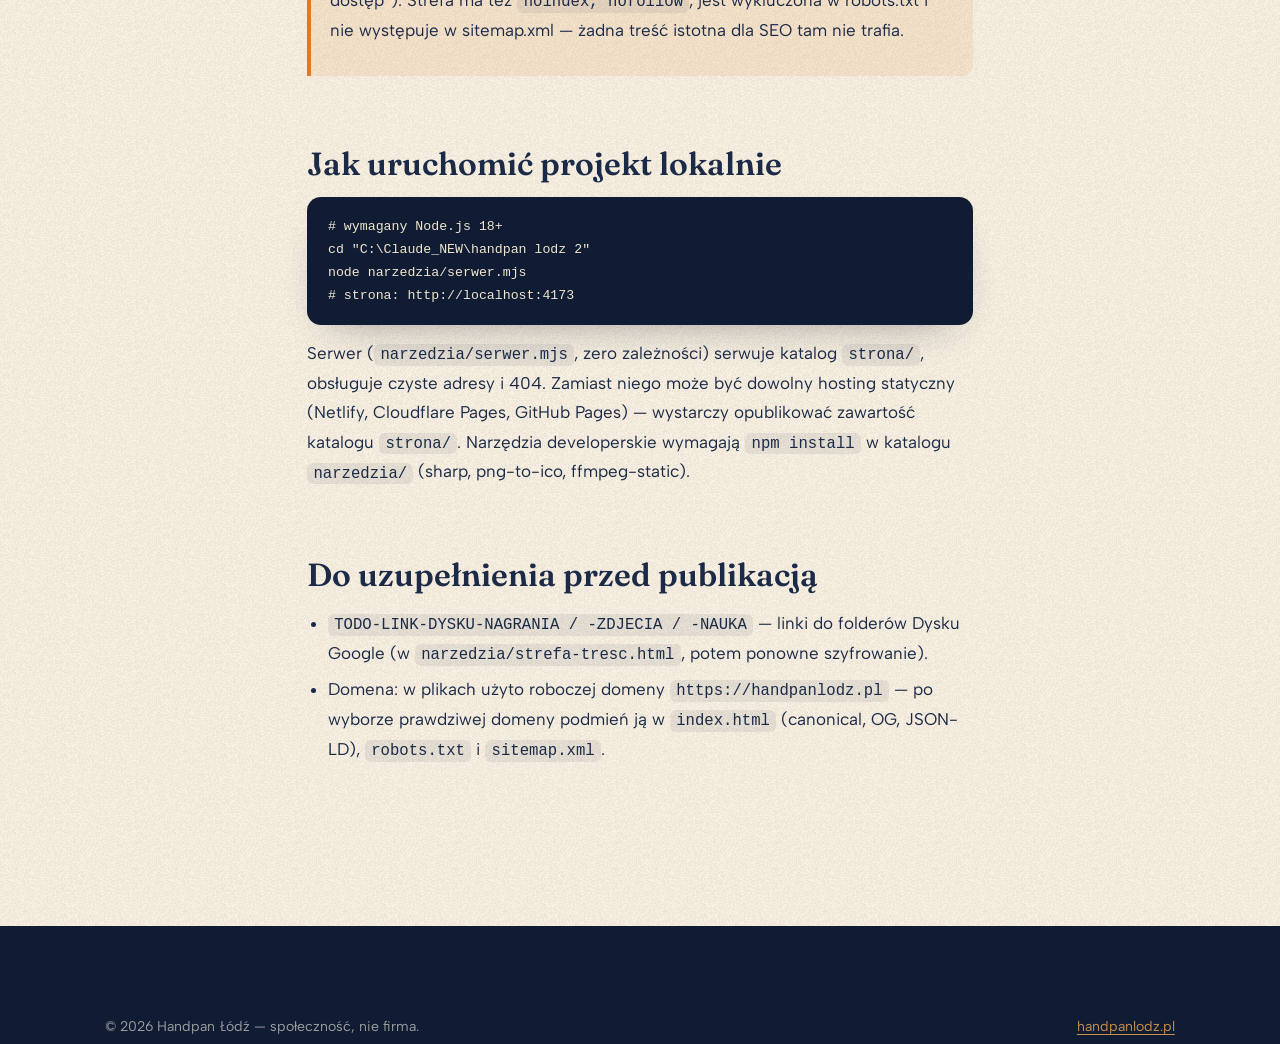
==== commit 9a670c03: "Strefa członków: ustaw hasło (przeszyfrowana treść) - dane-strefy.js przeszyfrowane nowym hasłem (St" ====
--- a/guide/index.html
+++ b/guide/index.html
@@ -127,7 +127,6 @@
     <ul>
       <li><code>TODO-LINK-DYSKU-NAGRANIA / -ZDJECIA / -NAUKA</code> — linki do folderów Dysku Google
       (w <code>narzedzia/strefa-tresc.html</code>, potem ponowne szyfrowanie).</li>
-      <li><code>TODO-HASLO-STREFY</code> — prawdziwe hasło strefy: <code>node narzedzia/szyfruj-strefe.mjs "NoweHaslo"</code>.</li>
       <li>Domena: w plikach użyto roboczej domeny <code>https://handpanlodz.pl</code> — po wyborze prawdziwej
       domeny podmień ją w <code>index.html</code> (canonical, OG, JSON-LD), <code>robots.txt</code> i <code>sitemap.xml</code>.</li>
     </ul>
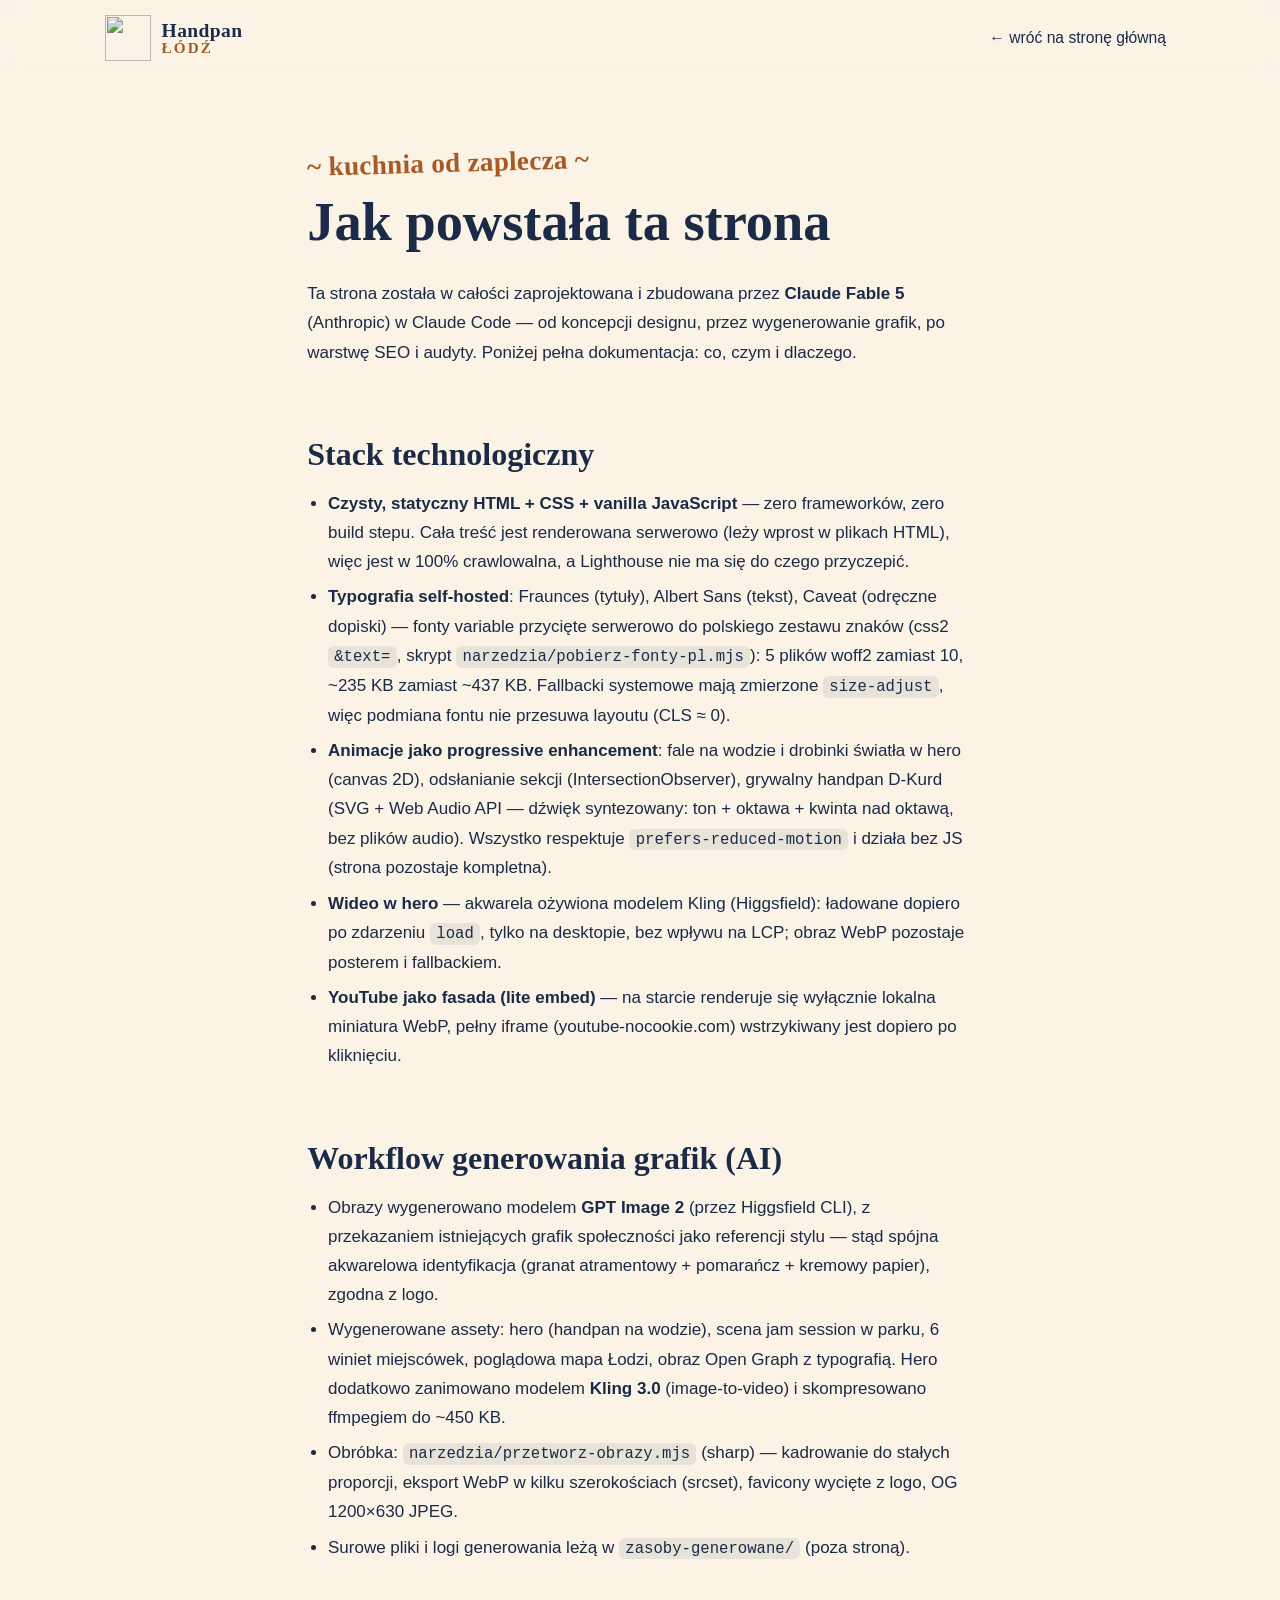
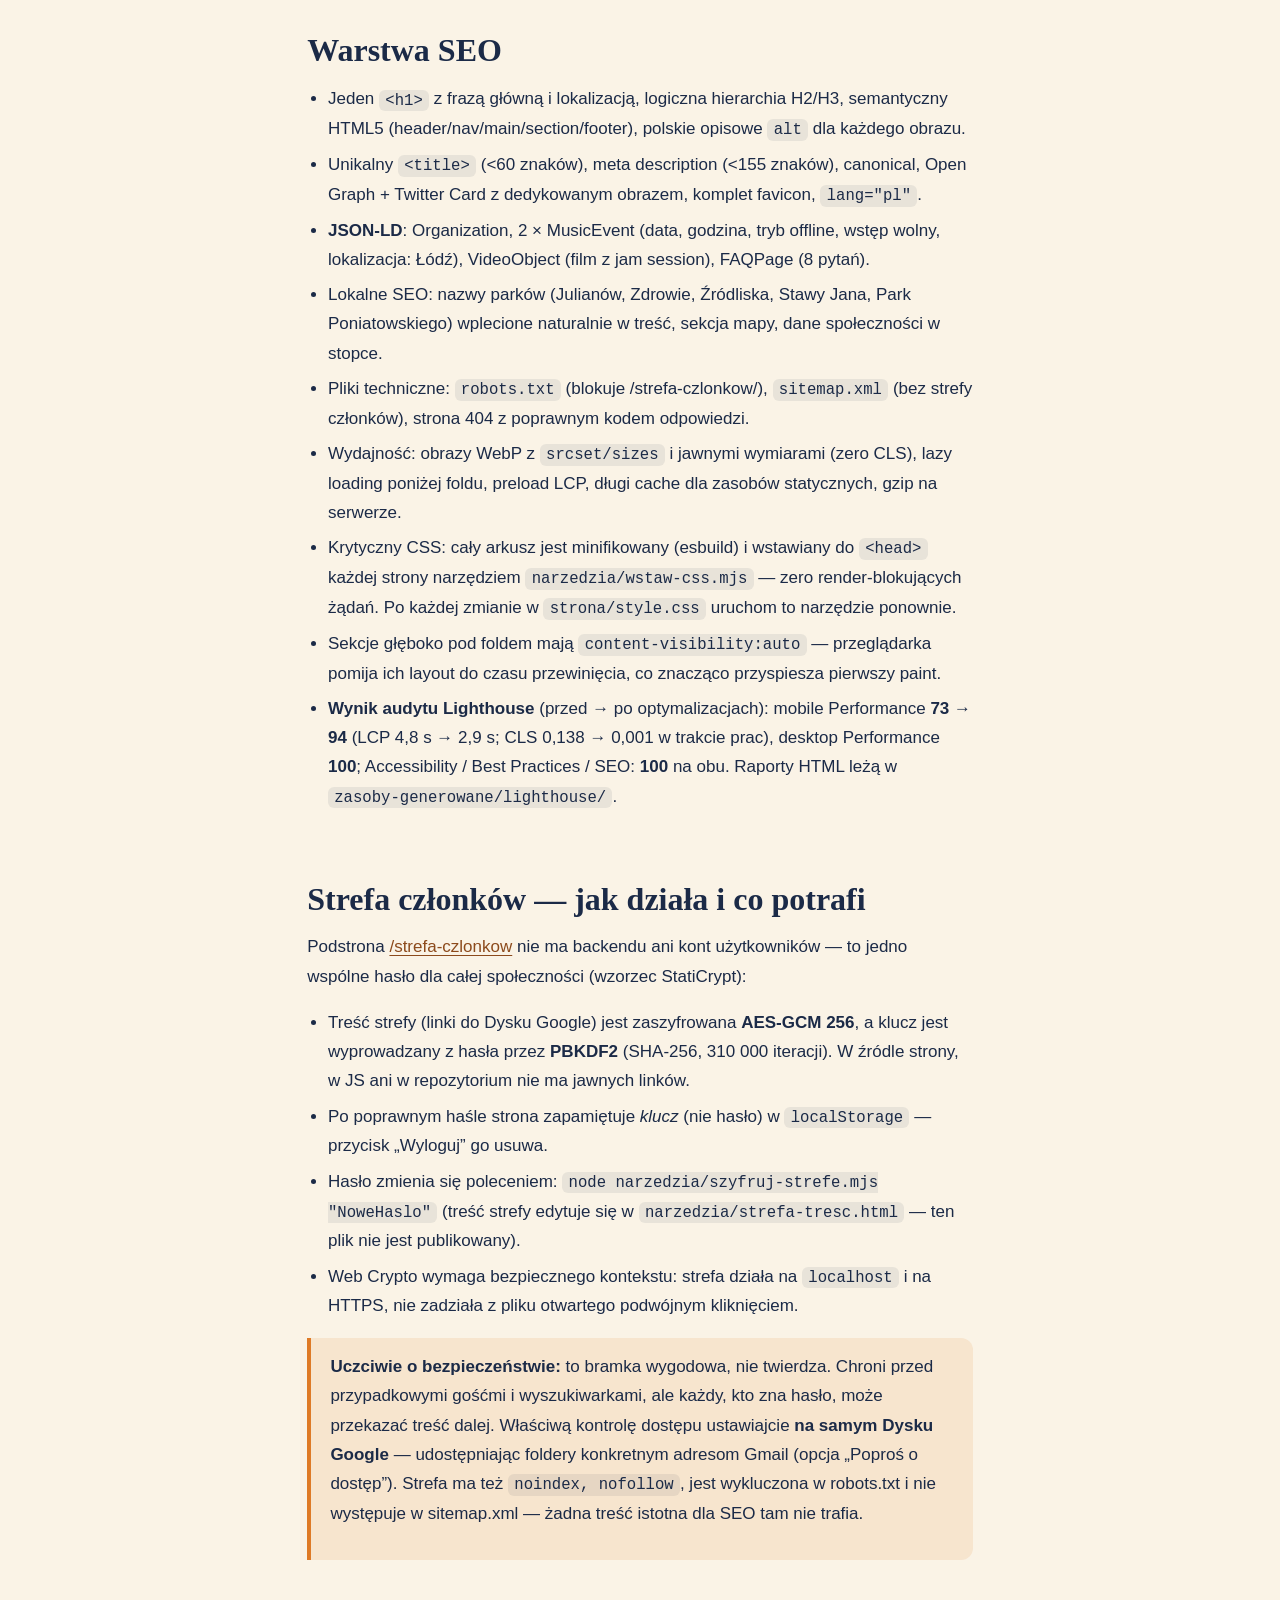
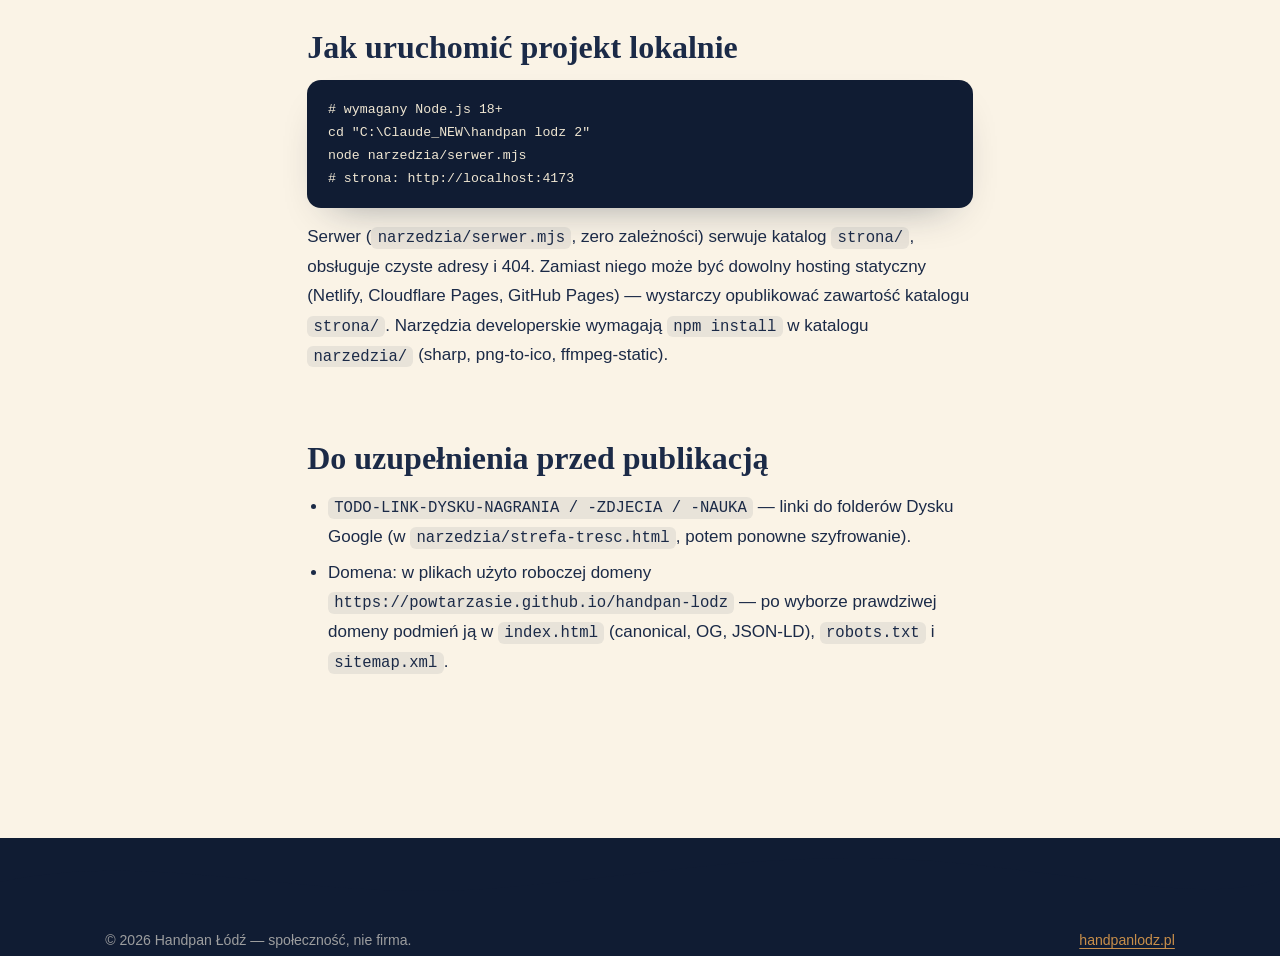
==== commit 4b50761c: "Build gh-pages: pelne daty spotkan (kafelek -> JSON-LD, jedno zrodlo) Co-Authored-By: Claude Opus 4." ====
--- a/guide/index.html
+++ b/guide/index.html
@@ -5,23 +5,23 @@
   <meta name="viewport" content="width=device-width, initial-scale=1">
   <title>Jak powstała ta strona · Handpan Łódź</title>
   <meta name="description" content="Technologie, workflow AI i warstwa SEO strony Handpan Łódź — oraz instrukcja lokalnego uruchomienia projektu.">
-  <link rel="canonical" href="https://handpanlodz.pl/guide/">
-  <link rel="icon" href="/favicon.ico" sizes="32x32">
-  <link rel="apple-touch-icon" href="/zasoby/apple-touch-icon.png">
-  <style data-zrodlo="style.css">@font-face{font-family:Fraunces;font-style:normal;font-weight:300 700;font-display:swap;src:url(/czcionki/fraunces-pl.woff2) format("woff2")}@font-face{font-family:Fraunces;font-style:italic;font-weight:300 700;font-display:swap;src:url(/czcionki/fraunces-pl-kursywa.woff2) format("woff2")}@font-face{font-family:Albert Sans;font-style:normal;font-weight:400 600;font-display:swap;src:url(/czcionki/albert-pl.woff2) format("woff2")}@font-face{font-family:Albert Sans;font-style:italic;font-weight:400;font-display:swap;src:url(/czcionki/albert-pl-kursywa.woff2) format("woff2")}@font-face{font-family:Caveat;font-style:normal;font-weight:500 600;font-display:swap;src:url(/czcionki/caveat-pl.woff2) format("woff2")}@font-face{font-family:Fraunces-zapas;src:local("Georgia");size-adjust:86%}@font-face{font-family:Albert-zapas;src:local("Arial");size-adjust:102%}@font-face{font-family:Caveat-zapas;src:local("Segoe Script");size-adjust:61%}:root{--papier:#FAF3E6;--papier-cien:#F2E6CF;--papier-jasny:#FFFDF6;--atrament:#1B2A47;--atrament-mgla:rgba(27,42,71,.14);--noc:#101C33;--miedz:#A85A24;--miedz-ciemna:#8C4A1C;--pomarancz:#DE7A26;--zloto:#C98F4A;--petrol:#33706B;--czerwien-stempla:#B23B2E;--tusz-txt:var(--atrament);--f-tytul:"Fraunces","Fraunces-zapas",Georgia,serif;--f-tekst:"Albert Sans","Albert-zapas",Arial,system-ui,sans-serif;--f-reczna:"Caveat","Caveat-zapas",cursive;--obrys-reczny:255px 22px 235px 18px / 18px 235px 22px 255px;--obrys-reczny-2:22px 245px 20px 250px / 250px 18px 245px 24px;--cien-karty:0 18px 44px -24px rgba(16,28,51,.45);--szer-tresci:1140px;--naglowek-h:76px}*,*:before,*:after{box-sizing:border-box}html{-webkit-text-size-adjust:100%}@media(prefers-reduced-motion:no-preference){html{scroll-behavior:smooth}}body{margin:0;font-family:var(--f-tekst);font-size:1.0625rem;line-height:1.72;color:var(--tusz-txt);background-color:var(--papier);background-image:url(/zasoby/ziarno-papieru.webp);overflow-x:hidden}img{max-width:100%;height:auto;display:block}h1,h2,h3,h4{font-family:var(--f-tytul);font-weight:600;line-height:1.08;margin:0 0 .5em;color:var(--atrament);text-wrap:balance}p{margin:0 0 1em}a{color:var(--miedz-ciemna);text-decoration-thickness:.08em;text-underline-offset:.18em}a:hover{color:var(--miedz)}:focus-visible{outline:3px dashed var(--miedz);outline-offset:3px;border-radius:4px}::selection{background:var(--pomarancz);color:var(--papier-jasny)}.zawijka{max-width:var(--szer-tresci);margin-inline:auto;padding-inline:clamp(1.1rem,4vw,2.2rem)}.pomin-link{position:absolute;left:-999px;top:0;background:var(--atrament);color:var(--papier);padding:.7rem 1.2rem;z-index:200;border-radius:0 0 10px}.pomin-link:focus{left:0}.dopisek{font-family:var(--f-reczna);font-weight:600;font-size:clamp(1.35rem,2.6vw,1.7rem);color:var(--miedz);letter-spacing:.01em;display:inline-block;transform:rotate(-1.6deg);margin-bottom:.4rem}.dopisek:before{content:"~ "}.dopisek:after{content:" ~"}.tytul-sekcji{font-size:clamp(1.95rem,4.6vw,3.1rem);letter-spacing:-.015em}.tytul-sekcji em{font-style:italic;color:var(--miedz);font-weight:500}.wstep-sekcji{max-width:46rem;font-size:clamp(1.05rem,1.45vw,1.18rem);color:#1b2a47db}.sekcja{padding-block:clamp(4rem,9vw,7.5rem);position:relative;scroll-margin-top:calc(var(--naglowek-h) + 12px)}.sekcja--dalej{content-visibility:auto;contain-intrinsic-size:auto 1200px}.sekcja--przyciemniona{background:linear-gradient(180deg,#f2e6cf00,#f2e6cfbf 12% 88%,#f2e6cf00)}.przycisk{display:inline-flex;align-items:center;gap:.55rem;font-family:var(--f-tekst);font-weight:600;font-size:1.02rem;line-height:1.2;padding:.9rem 1.6rem;border-radius:var(--obrys-reczny);background:var(--atrament);color:var(--papier-jasny);border:2px solid var(--atrament);text-decoration:none;box-shadow:0 10px 24px -14px #101c33b3;transition:transform .18s ease,box-shadow .18s ease,background .18s ease}.przycisk:hover{background:var(--noc);color:var(--papier-jasny);transform:translateY(-2px) rotate(-.4deg);box-shadow:0 16px 30px -14px #101c33bf}.przycisk:active{transform:translateY(0)}.przycisk--cichy{background:transparent;color:var(--atrament);border:2px solid rgba(27,42,71,.5);box-shadow:none}.przycisk--cichy:hover{background:#1b2a470f;color:var(--atrament)}.przycisk--miedz{background:var(--miedz);border-color:var(--miedz)}.przycisk--miedz:hover{background:var(--miedz-ciemna)}.naglowek{position:sticky;top:0;z-index:100;height:var(--naglowek-h);background:#faf3e6db;backdrop-filter:blur(9px);-webkit-backdrop-filter:blur(9px);border-bottom:1px solid rgba(27,42,71,0);transition:border-color .25s ease,box-shadow .25s ease}.naglowek.przewinieto{border-bottom-color:var(--atrament-mgla);box-shadow:0 10px 30px -22px #101c3380}.naglowek__wnetrze{display:flex;align-items:center;gap:1.2rem;height:var(--naglowek-h)}.znak{display:flex;align-items:center;gap:.65rem;text-decoration:none;color:var(--atrament);margin-right:auto}.znak img{width:46px;height:46px;mix-blend-mode:multiply}.znak__napis{font-family:var(--f-tytul);font-weight:600;font-size:1.22rem;letter-spacing:.02em;line-height:1}.znak__napis small{display:block;font-family:var(--f-reczna);font-weight:600;font-size:.95rem;color:var(--miedz);letter-spacing:.14em;text-transform:uppercase}.nawigacja ul{display:flex;gap:clamp(.4rem,1.6vw,1.35rem);list-style:none;margin:0;padding:0;align-items:center}.nawigacja a{font-weight:500;font-size:.98rem;text-decoration:none;color:var(--atrament);padding:.45rem .55rem;border-radius:8px}.nawigacja a:hover{color:var(--miedz-ciemna);background:#a85a2414}.nawigacja a.przycisk{padding:.55rem 1.1rem;font-size:.95rem;color:var(--papier-jasny);border-radius:var(--obrys-reczny)}.nawigacja a.przycisk:hover{color:var(--papier-jasny);background:var(--noc)}.przelacznik-menu{display:none;background:none;border:2px solid rgba(27,42,71,.4);border-radius:10px;padding:.45rem .6rem;color:var(--atrament);font:inherit;cursor:pointer}@media(max-width:920px){.przelacznik-menu{display:inline-flex;align-items:center;gap:.4rem}.nawigacja{position:absolute;top:var(--naglowek-h);left:0;right:0;background:var(--papier-jasny);border-bottom:1px solid var(--atrament-mgla);box-shadow:0 24px 40px -28px #101c3380;display:none;padding:1rem 1.4rem 1.4rem}.nawigacja.otwarta{display:block}.nawigacja ul{flex-direction:column;align-items:stretch;gap:.15rem}.nawigacja a{display:block;padding:.7rem .6rem;font-size:1.05rem}.nawigacja .przycisk{justify-content:center;margin-top:.6rem}}.hero{position:relative;overflow:clip;padding-block:clamp(2.5rem,6vw,5rem) 0;min-height:calc(92svh - var(--naglowek-h))}.hero__siatka{display:grid;grid-template-columns:minmax(0,10fr) minmax(0,9fr);gap:clamp(1.5rem,4vw,3.5rem);align-items:center}.hero__tekst{position:relative;z-index:3;padding-block:clamp(1rem,4vw,3rem)}.hero h1{font-size:clamp(2.7rem,6.4vw,4.9rem);font-weight:640;letter-spacing:-.022em;margin-bottom:.35em}.hero h1 .lokalizacja{color:var(--miedz);font-style:italic;font-weight:520}.hero__haslo{font-family:var(--f-tytul);font-style:italic;font-weight:480;font-size:clamp(1.25rem,2.4vw,1.7rem);color:var(--petrol);margin-bottom:1rem}.hero__opis{max-width:34rem;font-size:clamp(1.05rem,1.5vw,1.2rem);color:#1b2a47d9}.hero__akcje{display:flex;flex-wrap:wrap;gap:.9rem;margin-top:1.8rem}.hero__drobiazg{margin-top:1.3rem;font-size:.95rem;color:#1b2a47a8}.hero__obraz{position:relative;z-index:1;align-self:stretch;min-height:340px}.hero__obraz img{width:100%;height:100%;object-fit:cover;object-position:center;border-radius:var(--obrys-reczny-2);-webkit-mask-image:radial-gradient(140% 120% at 40% 45%,#000 62%,transparent 98%);mask-image:radial-gradient(140% 120% at 40% 45%,#000 62%,transparent 98%)}.hero__obraz video{position:absolute;inset:0;width:100%;height:100%;object-fit:cover;object-position:center;border-radius:var(--obrys-reczny-2);-webkit-mask-image:radial-gradient(140% 120% at 40% 45%,#000 62%,transparent 98%);mask-image:radial-gradient(140% 120% at 40% 45%,#000 62%,transparent 98%)}.hero__fale,.hero__pyl{position:absolute;inset:0;width:100%;height:100%;pointer-events:none}.hero__fale,.hero__pyl{z-index:2}@media(max-width:840px){.hero{min-height:0}.hero__siatka{grid-template-columns:1fr}.hero__obraz{min-height:280px;order:2;margin-inline:-6%}.hero__tekst{order:1}}.rozdzielacz{display:block;width:100%;height:clamp(42px,7vw,86px);color:var(--papier-cien)}.rozdzielacz--odwrocony{transform:scaleY(-1)}.bilety{display:grid;grid-template-columns:repeat(auto-fit,minmax(min(21rem,100%),1fr));gap:clamp(1.2rem,3vw,2rem);margin-top:2.4rem;max-width:56rem}.bilet{position:relative;background:var(--papier-jasny);border:1.5px solid rgba(27,42,71,.22);border-radius:var(--obrys-reczny-2);padding:1.7rem 1.7rem 1.5rem;box-shadow:var(--cien-karty);transform:rotate(-.5deg)}.bilet:nth-child(2n){transform:rotate(.6deg)}.bilet__stempel{position:absolute;top:-1rem;right:1.1rem;font-family:var(--f-reczna);font-weight:600;font-size:1.06rem;line-height:1.05;color:var(--czerwien-stempla);border:2px solid currentColor;border-radius:50%;width:4.6rem;height:4.6rem;display:grid;place-content:center;text-align:center;transform:rotate(8deg);background:#fffdf6eb;box-shadow:0 6px 14px -8px #101c3366}.bilet__data{display:flex;align-items:baseline;gap:.7rem;flex-wrap:wrap}.bilet__dzien{font-family:var(--f-tytul);font-weight:640;font-size:clamp(2.5rem,5vw,3.3rem);letter-spacing:-.02em;color:var(--atrament);line-height:1}.bilet__miesiac{font-family:var(--f-reczna);font-weight:600;font-size:1.5rem;color:var(--miedz)}.bilet__meta{margin:.7rem 0 0;padding:0;list-style:none;display:grid;gap:.35rem;font-size:1rem}.bilet__meta li{display:flex;gap:.55rem;align-items:baseline}.bilet__meta .etykieta{font-weight:600;color:var(--petrol);min-width:4.6rem;font-size:.86rem;text-transform:uppercase;letter-spacing:.08em}.zetony{display:flex;flex-wrap:wrap;gap:.4rem;margin-top:1rem}.zetony span{font-size:.86rem;font-weight:500;color:var(--atrament);background:#33706b1f;border:1px solid rgba(51,112,107,.3);padding:.22rem .7rem;border-radius:999px}.bilet__akcje{margin-top:1.2rem;display:flex;gap:.8rem;flex-wrap:wrap;align-items:center}.bilet__akcje a{font-size:.95rem}.bilet__akcje-mapa{display:inline-flex;align-items:center;gap:.25rem}.bilet__mapa{font-weight:600;color:var(--miedz-ciemna);text-decoration:underline;text-underline-offset:2px}.bilet--najblizsze{border-color:var(--pomarancz);border-width:2px;background:linear-gradient(180deg,#FFF7EC,var(--papier-jasny) 62%);box-shadow:0 22px 50px -24px #de7a2699,0 0 0 4px #de7a261f}.bilet--minione{filter:grayscale(.35) opacity(.72)}.bilet__odznaka{position:absolute;top:-.85rem;left:1.1rem;z-index:2;font-family:var(--f-tekst);font-weight:600;font-size:.72rem;letter-spacing:.08em;text-transform:uppercase;color:#fffdf6;background:var(--pomarancz);padding:.32rem .72rem;border-radius:999px;box-shadow:0 8px 16px -10px #de7a26cc;transform:rotate(-2deg);white-space:nowrap}.bilet__odznaka--kolejne{background:transparent;color:var(--petrol);border:1.5px solid rgba(51,112,107,.5);box-shadow:none}.bilet__odznaka--minione{background:transparent;color:#1b2a4799;border:1.5px solid rgba(27,42,71,.3);box-shadow:none}.uwaga-spotkan{margin-top:1.6rem;font-size:1rem;color:#1b2a47bf;max-width:44rem}.o-nas__siatka{display:grid;grid-template-columns:minmax(0,11fr) minmax(0,9fr);gap:clamp(2rem,5vw,4rem);align-items:center}.kolaz{position:relative;min-height:420px}.kolaz__akwarela{width:88%;border-radius:var(--obrys-reczny);box-shadow:var(--cien-karty);transform:rotate(-1.2deg)}.kolaz__zdjecie{position:absolute;right:-2%;bottom:-8%;width:56%;background:var(--papier-jasny);padding:.7rem .7rem 2.6rem;border-radius:6px;box-shadow:0 24px 50px -20px #101c338c;transform:rotate(2.4deg)}.kolaz__zdjecie img{border-radius:3px}.kolaz__zdjecie figcaption{font-family:var(--f-reczna);font-weight:500;font-size:1.12rem;color:var(--atrament);text-align:center;margin-top:.55rem;position:absolute;inset-inline:0;bottom:.5rem}.lista-prawd{list-style:none;margin:1.4rem 0 0;padding:0;display:grid;gap:.85rem;max-width:36rem}.lista-prawd li{position:relative;padding-left:2.1rem;font-size:1.04rem}.lista-prawd li strong{color:var(--atrament)}.lista-prawd li:before{content:"";position:absolute;left:0;top:.52em;width:1.35rem;height:.5rem;background:var(--pomarancz);border-radius:60% 40% 55% 45%/70% 55% 45% 40%;transform:rotate(-6deg);opacity:.85}.lista-prawd li:nth-child(2n):before{background:var(--petrol);transform:rotate(4deg)}@media(max-width:840px){.o-nas__siatka{grid-template-columns:1fr}.kolaz{min-height:0;margin-top:1rem;margin-bottom:2.5rem}}.miejscowki-siatka{display:grid;grid-template-columns:repeat(auto-fill,minmax(min(19rem,100%),1fr));gap:clamp(1.2rem,2.6vw,1.8rem);margin-top:2.4rem}.karta-miejscowki{background:var(--papier-jasny);border:1.5px solid rgba(27,42,71,.18);border-radius:var(--obrys-reczny-2);overflow:hidden;box-shadow:var(--cien-karty);display:flex;flex-direction:column}.karta-miejscowki__kadr{position:relative;aspect-ratio:4/3;overflow:hidden}.karta-miejscowki__kadr img{width:100%;height:100%;object-fit:cover;transition:transform .5s ease}.karta-miejscowki:hover .karta-miejscowki__kadr img{transform:scale(1.045)}.karta-miejscowki__pin{position:absolute;top:.8rem;left:.8rem;width:2.3rem;height:2.3rem;border-radius:50% 50% 50% 4px;display:grid;place-content:center;color:#fff;font-weight:600;font-size:1.05rem;font-family:var(--f-tytul);transform:rotate(-8deg);box-shadow:0 8px 16px -8px #101c3399}.karta-miejscowki__tresc{padding:1.1rem 1.25rem 1.25rem;display:flex;flex-direction:column;gap:.3rem;flex:1}.karta-miejscowki h3{font-size:1.32rem;margin-bottom:.1rem}.karta-miejscowki__adres{font-size:.97rem;color:#1b2a47c7;margin:0}.karta-miejscowki__dzielnica{font-family:var(--f-reczna);font-weight:600;font-size:1.06rem;color:var(--petrol)}.karta-miejscowki__mapa{margin-top:auto;padding-top:.7rem;font-size:.94rem;font-weight:600}.pin--1{background:var(--czerwien-stempla)}.pin--2{background:var(--pomarancz)}.pin--3{background:var(--petrol)}.pin--4{background:#7a4e8c}.pin--5{background:var(--miedz)}.pin--6{background:#2e5e8c}.pin--7{background:#4c7a54}.fasada-yt{position:relative;display:block;width:100%;aspect-ratio:16/9;border:0;padding:0;cursor:pointer;border-radius:var(--obrys-reczny-2);overflow:hidden;box-shadow:var(--cien-karty);background:var(--noc)}.fasada-yt img{width:100%;height:100%;object-fit:cover;opacity:.92}.fasada-yt:after{content:"";position:absolute;inset:0;background:linear-gradient(180deg,#101c3300 55%,#101c338c)}.fasada-yt__play{position:absolute;inset:0;margin:auto;width:5.4rem;height:5.4rem;z-index:2;background:#faf3e6f0;border-radius:50%;display:grid;place-content:center;box-shadow:0 18px 40px -12px #101c33cc;transition:transform .2s ease,background .2s ease}.fasada-yt:hover .fasada-yt__play{transform:scale(1.07);background:var(--papier-jasny)}.fasada-yt__play svg{width:2rem;height:2rem;fill:var(--miedz-ciemna);margin-left:.3rem}.fasada-yt__tytul{position:absolute;left:1.2rem;bottom:1rem;z-index:2;color:var(--papier-jasny);font-family:var(--f-reczna);font-weight:600;font-size:1.3rem;text-shadow:0 2px 10px rgba(16,28,51,.7)}.film-oprawa{max-width:56rem;margin-top:2.2rem}.film-oprawa iframe{width:100%;aspect-ratio:16/9;border:0;border-radius:var(--obrys-reczny-2);box-shadow:var(--cien-karty)}.handpan-siatka{display:grid;grid-template-columns:minmax(0,10fr) minmax(0,9fr);gap:clamp(2rem,5vw,4rem);align-items:center;margin-top:1.5rem}.instrument{position:relative;max-width:520px;margin-inline:auto;width:100%}.instrument svg{width:100%;height:auto;display:block;filter:drop-shadow(0 30px 40px rgba(16,28,51,.35))}.instrument .pole{cursor:pointer;transition:filter .15s ease}.instrument .membrana{filter:url(#cien-pola)}.instrument .pole:hover ellipse.membrana,.instrument .pole:focus-visible ellipse.membrana{filter:brightness(1.18)}.instrument .pole:focus-visible{outline:none}.instrument .pole:focus-visible ellipse.membrana{stroke:var(--pomarancz);stroke-width:3}.instrument text{font-family:var(--f-tekst);font-weight:600;fill:#f6e7c8;pointer-events:none}.instrument .fala-dzwieku{fill:none;stroke:#f2c186;stroke-width:2.4;opacity:0}.podpis-instrumentu{text-align:center;margin-top:1rem;font-family:var(--f-reczna);font-weight:600;font-size:1.35rem;color:var(--miedz)}.sklad-skali{display:flex;flex-wrap:wrap;gap:.45rem;margin-top:1.1rem}.sklad-skali span{font-family:var(--f-tytul);font-weight:600;font-size:1rem;background:#1b2a4714;border:1px solid rgba(27,42,71,.25);color:var(--atrament);border-radius:10px;padding:.25rem .65rem}.sklad-skali span.ding{background:var(--atrament);color:var(--papier-jasny)}@media(max-width:840px){.handpan-siatka{grid-template-columns:1fr}}.akordy{margin-top:clamp(2.6rem,6vw,4rem);border-top:1px solid var(--atrament-mgla);padding-top:clamp(2rem,4vw,2.8rem)}.akordy__tytul{font-size:clamp(1.5rem,3.6vw,2rem);margin:0 0 .5rem}.akordy__wstep{max-width:64ch;margin:0 0 1.8rem}.akordy-siatka{display:grid;grid-template-columns:repeat(auto-fill,minmax(min(11.5rem,100%),1fr));gap:clamp(1rem,2.4vw,1.5rem)}.karta-akordu{margin:0;background:var(--papier-jasny);border:1.5px solid rgba(27,42,71,.18);border-radius:16px;box-shadow:var(--cien-karty);padding:1rem 1rem 1.15rem;display:flex;flex-direction:column;align-items:center;text-align:center}.karta-akordu svg{width:100%;max-width:188px;height:auto;display:block;filter:drop-shadow(0 14px 22px rgba(16,28,51,.28))}.karta-akordu .pak circle{fill:#f6e7c81f;stroke:#f6e7c847;stroke-width:1.5}.karta-akordu .pak text{font-family:var(--f-tekst);font-weight:600;font-size:12px;fill:#f6e7c8;opacity:.6;text-anchor:middle}.karta-akordu .pak--ding text{font-size:13px;opacity:.5}.karta-akordu .akord-akt circle{fill:var(--pomarancz);stroke:#f6e7c8;stroke-width:2}.karta-akordu .akord-akt text{fill:#fffdf6;opacity:1}.karta-akordu figcaption{margin-top:.75rem;display:flex;flex-direction:column;gap:.12rem}.karta-akordu__nazwa{font-family:var(--f-tytul);font-weight:600;font-size:1.3rem;color:var(--atrament)}.karta-akordu__nuty{font-family:var(--f-tytul);font-weight:600;color:var(--miedz);font-size:1.02rem;letter-spacing:.02em}.karta-akordu__typ{font-family:var(--f-reczna);font-weight:600;color:var(--petrol);font-size:1.04rem;line-height:1.25}.akordy__zrodlo{margin-top:1.5rem;font-size:.94rem;color:#1b2a47b8}.zasady-siatka{display:grid;grid-template-columns:minmax(0,1fr) minmax(0,1fr);gap:clamp(2rem,5vw,4rem);align-items:start}.lista-zasad{list-style:none;margin:1.2rem 0 0;padding:0;display:grid;gap:.8rem}.lista-zasad li{position:relative;padding-left:2.1rem;font-size:1.02rem}.lista-zasad li:before{content:"";position:absolute;left:.1rem;top:.5em;width:.55rem;height:.55rem;border-radius:50%;background:var(--zloto);box-shadow:0 0 0 4px #c98f4a40}.panel-dolacz{background:linear-gradient(160deg,var(--atrament) 0%,var(--noc) 100%);color:var(--papier);border-radius:var(--obrys-reczny);padding:clamp(1.8rem,4vw,2.8rem);box-shadow:var(--cien-karty);position:relative;overflow:hidden}.panel-dolacz:before{content:"";position:absolute;inset:-40% -30% auto auto;width:26rem;height:26rem;border-radius:50%;background:radial-gradient(circle,#de7a2659,#de7a2600 70%);pointer-events:none}.panel-dolacz h3{color:var(--papier-jasny);font-size:clamp(1.6rem,3vw,2.2rem)}.panel-dolacz .dopisek{color:var(--zloto)}.panel-dolacz p{color:#faf3e6e0}.panel-dolacz .przycisk{background:var(--pomarancz);border-color:var(--pomarancz);color:#231204;font-weight:600}.panel-dolacz .przycisk:hover{background:#e98a38;border-color:#e98a38}.teaser-strefy{margin-top:1.6rem;padding-top:1.4rem;border-top:1px dashed rgba(250,243,230,.35);display:flex;gap:1rem;align-items:flex-start}.teaser-strefy svg{flex:0 0 2rem;width:2rem;height:2rem;fill:none;stroke:var(--zloto);stroke-width:1.6}.teaser-strefy a{color:var(--zloto)}@media(max-width:840px){.zasady-siatka{grid-template-columns:1fr}}.pytania{max-width:50rem;margin-top:2rem;display:grid;gap:.8rem}.pytania details{background:var(--papier-jasny);border:1.5px solid rgba(27,42,71,.18);border-radius:16px;box-shadow:0 10px 26px -20px #101c3380;overflow:hidden}.pytania summary{cursor:pointer;list-style:none;display:flex;align-items:center;gap:.9rem;padding:1.05rem 1.3rem;font-weight:600;font-size:1.06rem;color:var(--atrament)}.pytania summary::-webkit-details-marker{display:none}.pytania summary:after{content:"+";margin-left:auto;font-family:var(--f-tytul);font-size:1.5rem;color:var(--miedz);transition:transform .25s ease;line-height:1}.pytania details[open] summary:after{transform:rotate(45deg)}.pytania details p{padding:0 1.3rem 1.2rem;margin:0;color:#1b2a47d9}.pytania details[open]{border-color:#a85a2473}.stopka{background:var(--noc);color:#faf3e6d1;margin-top:clamp(3rem,7vw,5rem);position:relative}.stopka a{color:var(--zloto)}.stopka a:hover{color:#e0b575}.stopka__fala{display:block;width:100%;height:clamp(40px,6vw,72px);color:var(--noc);margin-bottom:-1px;background:transparent}.stopka__siatka{display:grid;grid-template-columns:minmax(0,5fr) minmax(0,3fr) minmax(0,4fr);gap:clamp(1.6rem,4vw,3rem);padding-block:clamp(2.4rem,5vw,3.6rem) 1.6rem}.stopka h2,.stopka h3{color:var(--papier-jasny);font-size:1.15rem;letter-spacing:.02em}.stopka ul{list-style:none;margin:0;padding:0;display:grid;gap:.4rem;font-size:.98rem}.stopka__znak{font-family:var(--f-tytul);font-weight:640;font-size:1.5rem;color:var(--papier-jasny);letter-spacing:.01em}.stopka__znak span{color:var(--pomarancz)}.stopka__opis{font-size:.98rem;max-width:26rem;color:#faf3e6b8}.stopka__dol{border-top:1px solid rgba(250,243,230,.16);padding-block:1.1rem 1.5rem;font-size:.88rem;color:#faf3e699;display:flex;flex-wrap:wrap;gap:.6rem 1.6rem;justify-content:space-between}@media(max-width:840px){.stopka__siatka{grid-template-columns:1fr 1fr}}@media(max-width:560px){.stopka__siatka{grid-template-columns:1fr}}html.js .odslon{opacity:0;transform:translateY(26px);transition:opacity .7s ease,transform .7s cubic-bezier(.22,.9,.3,1)}html.js .odslon.widoczna{opacity:1;transform:none}html.js .odslon--pozniej{transition-delay:.15s}@media(prefers-reduced-motion:reduce){html.js .odslon{opacity:1;transform:none;transition:none}.karta-miejscowki__kadr img,.przycisk{transition:none}}.strefa-glowna{min-height:70svh;display:grid;align-items:start}.strefa-panel{max-width:33rem;margin:clamp(2.5rem,7vw,5rem) auto;background:var(--papier-jasny);border:1.5px solid rgba(27,42,71,.2);border-radius:var(--obrys-reczny);box-shadow:var(--cien-karty);padding:clamp(1.6rem,4vw,2.6rem);text-align:center}.strefa-panel .klodka{width:3.4rem;height:3.4rem;margin:0 auto 1rem;stroke:var(--miedz);fill:none;stroke-width:1.5}.strefa-panel h1{font-size:clamp(1.9rem,4.5vw,2.6rem)}.strefa-form{display:grid;gap:.9rem;margin-top:1.4rem;text-align:left}.strefa-form label{font-weight:600;font-size:.98rem}.strefa-form input{font:inherit;padding:.85rem 1rem;border-radius:12px;border:2px solid rgba(27,42,71,.35);background:var(--papier);color:var(--atrament);width:100%}.strefa-form input:focus-visible{outline:3px dashed var(--miedz);outline-offset:2px;border-color:var(--miedz)}.strefa-blad{min-height:1.6em;margin:0;font-size:.95rem;font-weight:600;color:var(--czerwien-stempla)}.strefa-tresc{max-width:46rem;margin-inline:auto;padding-block:clamp(2rem,5vw,3.4rem)}.strefa-tresc .karta-materialow{background:var(--papier-jasny);border:1.5px solid rgba(27,42,71,.18);border-radius:var(--obrys-reczny-2);box-shadow:var(--cien-karty);padding:1.4rem 1.6rem;margin-bottom:1.2rem}.strefa-tresc .karta-materialow h2{font-size:1.35rem;margin-bottom:.3rem}.strefa-pasek{display:flex;justify-content:space-between;align-items:center;gap:1rem;margin-bottom:1.6rem;flex-wrap:wrap}.ukryte{display:none!important}.proza{max-width:46rem;margin-inline:auto;padding-block:clamp(2.2rem,6vw,4rem)}.proza h1{font-size:clamp(2.2rem,5.5vw,3.4rem)}.proza h2{font-size:clamp(1.5rem,3.2vw,2rem);margin-top:2.2em}.proza h3{font-size:1.2rem;margin-top:1.6em}.proza code{font-family:ui-monospace,Consolas,monospace;font-size:.92em;background:#1b2a4714;padding:.12em .4em;border-radius:6px}.proza pre{background:var(--noc);color:#efe6d2;padding:1.1rem 1.3rem;border-radius:14px;overflow-x:auto;font-size:.9rem;line-height:1.6;box-shadow:var(--cien-karty)}.proza pre code{background:none;padding:0;color:inherit}.proza ul{padding-left:1.3rem}.proza li{margin-bottom:.35em}.proza .ostrzezenie{background:#de7a261f;border-left:4px solid var(--pomarancz);padding:.9rem 1.2rem;border-radius:0 12px 12px 0}.strona-404{min-height:60svh;display:grid;place-content:center;text-align:center;padding:3rem 1.2rem}.strona-404 h1{font-size:clamp(3rem,10vw,6rem);margin-bottom:.2em}.strona-404 .dopisek{transform:rotate(-2deg)}</style>
+  <link rel="canonical" href="https://powtarzasie.github.io/handpan-lodz/guide/">
+  <link rel="icon" href="/handpan-lodz/favicon.ico" sizes="32x32">
+  <link rel="apple-touch-icon" href="/handpan-lodz/zasoby/apple-touch-icon.png">
+  <style data-zrodlo="style.css">@font-face{font-family:Fraunces;font-style:normal;font-weight:300 700;font-display:swap;src:url(/handpan-lodz/czcionki/fraunces-pl.woff2) format("woff2")}@font-face{font-family:Fraunces;font-style:italic;font-weight:300 700;font-display:swap;src:url(/handpan-lodz/czcionki/fraunces-pl-kursywa.woff2) format("woff2")}@font-face{font-family:Albert Sans;font-style:normal;font-weight:400 600;font-display:swap;src:url(/handpan-lodz/czcionki/albert-pl.woff2) format("woff2")}@font-face{font-family:Albert Sans;font-style:italic;font-weight:400;font-display:swap;src:url(/handpan-lodz/czcionki/albert-pl-kursywa.woff2) format("woff2")}@font-face{font-family:Caveat;font-style:normal;font-weight:500 600;font-display:swap;src:url(/handpan-lodz/czcionki/caveat-pl.woff2) format("woff2")}@font-face{font-family:Fraunces-zapas;src:local("Georgia");size-adjust:86%}@font-face{font-family:Albert-zapas;src:local("Arial");size-adjust:102%}@font-face{font-family:Caveat-zapas;src:local("Segoe Script");size-adjust:61%}:root{--papier:#FAF3E6;--papier-cien:#F2E6CF;--papier-jasny:#FFFDF6;--atrament:#1B2A47;--atrament-mgla:rgba(27,42,71,.14);--noc:#101C33;--miedz:#A85A24;--miedz-ciemna:#8C4A1C;--pomarancz:#DE7A26;--zloto:#C98F4A;--petrol:#33706B;--czerwien-stempla:#B23B2E;--tusz-txt:var(--atrament);--f-tytul:"Fraunces","Fraunces-zapas",Georgia,serif;--f-tekst:"Albert Sans","Albert-zapas",Arial,system-ui,sans-serif;--f-reczna:"Caveat","Caveat-zapas",cursive;--obrys-reczny:255px 22px 235px 18px / 18px 235px 22px 255px;--obrys-reczny-2:22px 245px 20px 250px / 250px 18px 245px 24px;--cien-karty:0 18px 44px -24px rgba(16,28,51,.45);--szer-tresci:1140px;--naglowek-h:76px;--pasek-h:3.7rem}*,*:before,*:after{box-sizing:border-box}html{-webkit-text-size-adjust:100%}@media(prefers-reduced-motion:no-preference){html{scroll-behavior:smooth}}body{margin:0;font-family:var(--f-tekst);font-size:1.0625rem;line-height:1.72;color:var(--tusz-txt);background-color:var(--papier);background-image:url(/handpan-lodz/zasoby/ziarno-papieru.webp);overflow-x:hidden}img{max-width:100%;height:auto;display:block}h1,h2,h3,h4{font-family:var(--f-tytul);font-weight:600;line-height:1.08;margin:0 0 .5em;color:var(--atrament);text-wrap:balance}p{margin:0 0 1em}a{color:var(--miedz-ciemna);text-decoration-thickness:.08em;text-underline-offset:.18em}a:hover{color:var(--miedz)}:focus-visible{outline:3px dashed var(--miedz);outline-offset:3px;border-radius:4px}::selection{background:var(--pomarancz);color:var(--papier-jasny)}.zawijka{max-width:var(--szer-tresci);margin-inline:auto;padding-inline:clamp(1.1rem,4vw,2.2rem)}.pomin-link{position:absolute;left:-999px;top:0;background:var(--atrament);color:var(--papier);padding:.7rem 1.2rem;z-index:200;border-radius:0 0 10px}.pomin-link:focus{left:0}.dopisek{font-family:var(--f-reczna);font-weight:600;font-size:clamp(1.35rem,2.6vw,1.7rem);color:var(--miedz);letter-spacing:.01em;display:inline-block;transform:rotate(-1.6deg);margin-bottom:.4rem}.dopisek:before{content:"~ "}.dopisek:after{content:" ~"}.tytul-sekcji{font-size:clamp(1.95rem,4.6vw,3.1rem);letter-spacing:-.015em}.tytul-sekcji em{font-style:italic;color:var(--miedz);font-weight:500}.wstep-sekcji{max-width:46rem;font-size:clamp(1.05rem,1.45vw,1.18rem);color:#1b2a47db}.sekcja{padding-block:clamp(4rem,9vw,7.5rem);position:relative;scroll-margin-top:calc(var(--naglowek-h) + var(--pasek-h) + 12px)}.sekcja--dalej{content-visibility:auto;contain-intrinsic-size:auto 1200px}.sekcja--przyciemniona{background:linear-gradient(180deg,#f2e6cf00,#f2e6cfbf 12% 88%,#f2e6cf00)}.przycisk{display:inline-flex;align-items:center;gap:.55rem;font-family:var(--f-tekst);font-weight:600;font-size:1.02rem;line-height:1.2;padding:.9rem 1.6rem;border-radius:var(--obrys-reczny);background:var(--atrament);color:var(--papier-jasny);border:2px solid var(--atrament);text-decoration:none;box-shadow:0 10px 24px -14px #101c33b3;transition:transform .18s ease,box-shadow .18s ease,background .18s ease}.przycisk:hover{background:var(--noc);color:var(--papier-jasny);transform:translateY(-2px) rotate(-.4deg);box-shadow:0 16px 30px -14px #101c33bf}.przycisk:active{transform:translateY(0)}.przycisk--cichy{background:transparent;color:var(--atrament);border:2px solid rgba(27,42,71,.5);box-shadow:none}.przycisk--cichy:hover{background:#1b2a470f;color:var(--atrament)}.przycisk--miedz{background:var(--miedz);border-color:var(--miedz)}.przycisk--miedz:hover{background:var(--miedz-ciemna)}.naglowek{position:sticky;top:0;z-index:100;height:var(--naglowek-h);background:#faf3e6db;backdrop-filter:blur(9px);-webkit-backdrop-filter:blur(9px);border-bottom:1px solid rgba(27,42,71,0);transition:border-color .25s ease,box-shadow .25s ease}.naglowek.przewinieto{border-bottom-color:var(--atrament-mgla);box-shadow:0 10px 30px -22px #101c3380}.naglowek__wnetrze{display:flex;align-items:center;gap:1.2rem;height:var(--naglowek-h)}.znak{display:flex;align-items:center;gap:.65rem;text-decoration:none;color:var(--atrament);margin-right:auto}.znak img{width:46px;height:46px;mix-blend-mode:multiply}.znak__napis{font-family:var(--f-tytul);font-weight:600;font-size:1.22rem;letter-spacing:.02em;line-height:1}.znak__napis small{display:block;font-family:var(--f-reczna);font-weight:600;font-size:.95rem;color:var(--miedz);letter-spacing:.14em;text-transform:uppercase}.nawigacja ul{display:flex;gap:clamp(.4rem,1.6vw,1.35rem);list-style:none;margin:0;padding:0;align-items:center}.nawigacja a{font-weight:500;font-size:.98rem;text-decoration:none;color:var(--atrament);padding:.45rem .55rem;border-radius:8px}.nawigacja a:hover{color:var(--miedz-ciemna);background:#a85a2414}.nawigacja a.przycisk{padding:.55rem 1.1rem;font-size:.95rem;color:var(--papier-jasny);border-radius:var(--obrys-reczny)}.nawigacja a.przycisk:hover{color:var(--papier-jasny);background:var(--noc)}.przelacznik-menu{display:none;background:none;border:2px solid rgba(27,42,71,.4);border-radius:10px;padding:.45rem .6rem;color:var(--atrament);font:inherit;cursor:pointer}@media(max-width:920px){.przelacznik-menu{display:inline-flex;align-items:center;gap:.4rem}.nawigacja{position:absolute;top:var(--naglowek-h);left:0;right:0;background:var(--papier-jasny);border-bottom:1px solid var(--atrament-mgla);box-shadow:0 24px 40px -28px #101c3380;display:none;padding:1rem 1.4rem 1.4rem}.nawigacja.otwarta{display:block}.nawigacja ul{flex-direction:column;align-items:stretch;gap:.15rem}.nawigacja a{display:block;padding:.7rem .6rem;font-size:1.05rem}.nawigacja .przycisk{justify-content:center;margin-top:.6rem}}.hero{position:relative;overflow:clip;padding-block:clamp(2.5rem,6vw,5rem) 0;min-height:calc(92svh - var(--naglowek-h))}.hero__siatka{display:grid;grid-template-columns:minmax(0,10fr) minmax(0,9fr);gap:clamp(1.5rem,4vw,3.5rem);align-items:center}.hero__tekst{position:relative;z-index:3;padding-block:clamp(1rem,4vw,3rem)}.hero h1{font-size:clamp(2.7rem,6.4vw,4.9rem);font-weight:640;letter-spacing:-.022em;margin-bottom:.35em}.hero h1 .lokalizacja{color:var(--miedz);font-style:italic;font-weight:520}.hero__haslo{font-family:var(--f-tytul);font-style:italic;font-weight:480;font-size:clamp(1.25rem,2.4vw,1.7rem);color:var(--petrol);margin-bottom:1rem}.hero__opis{max-width:34rem;font-size:clamp(1.05rem,1.5vw,1.2rem);color:#1b2a47d9}.hero__akcje{display:flex;flex-wrap:wrap;gap:.9rem;margin-top:1.8rem}.hero__drobiazg{margin-top:1.3rem;font-size:.95rem;color:#1b2a47a8}.hero__obraz{position:relative;z-index:1;align-self:stretch;min-height:340px}.hero__obraz img{width:100%;height:100%;object-fit:cover;object-position:center;border-radius:var(--obrys-reczny-2);-webkit-mask-image:radial-gradient(140% 120% at 40% 45%,#000 62%,transparent 98%);mask-image:radial-gradient(140% 120% at 40% 45%,#000 62%,transparent 98%)}.hero__obraz video{position:absolute;inset:0;width:100%;height:100%;object-fit:cover;object-position:center;border-radius:var(--obrys-reczny-2);-webkit-mask-image:radial-gradient(140% 120% at 40% 45%,#000 62%,transparent 98%);mask-image:radial-gradient(140% 120% at 40% 45%,#000 62%,transparent 98%)}.hero__fale,.hero__pyl{position:absolute;inset:0;width:100%;height:100%;pointer-events:none}.hero__fale,.hero__pyl{z-index:2}@media(max-width:840px){.hero{min-height:0}.hero__siatka{grid-template-columns:1fr}.hero__obraz{min-height:280px;order:2;margin-inline:-6%}.hero__tekst{order:1}}.rozdzielacz{display:block;width:100%;height:clamp(42px,7vw,86px);color:var(--papier-cien)}.rozdzielacz--odwrocony{transform:scaleY(-1)}.bilety{display:grid;grid-template-columns:repeat(auto-fit,minmax(min(21rem,100%),1fr));gap:clamp(1.2rem,3vw,2rem);margin-top:2.4rem;max-width:56rem}.bilet{position:relative;background:var(--papier-jasny);border:1.5px solid rgba(27,42,71,.22);border-radius:var(--obrys-reczny-2);padding:1.7rem 1.7rem 1.5rem;box-shadow:var(--cien-karty);transform:rotate(-.5deg)}.bilet:nth-child(2n){transform:rotate(.6deg)}.bilet__stempel{position:absolute;top:-1rem;right:1.1rem;font-family:var(--f-reczna);font-weight:600;font-size:1.06rem;line-height:1.05;color:var(--czerwien-stempla);border:2px solid currentColor;border-radius:50%;width:4.6rem;height:4.6rem;display:grid;place-content:center;text-align:center;transform:rotate(8deg);background:#fffdf6eb;box-shadow:0 6px 14px -8px #101c3366}.bilet__data{display:flex;align-items:baseline;gap:.7rem;flex-wrap:wrap}.bilet__dzien{font-family:var(--f-tytul);font-weight:640;font-size:clamp(2.5rem,5vw,3.3rem);letter-spacing:-.02em;color:var(--atrament);line-height:1}.bilet__miesiac{font-family:var(--f-reczna);font-weight:600;font-size:1.5rem;color:var(--miedz)}.bilet__meta{margin:.7rem 0 0;padding:0;list-style:none;display:grid;gap:.35rem;font-size:1rem}.bilet__meta li{display:flex;gap:.55rem;align-items:baseline}.bilet__meta .etykieta{font-weight:600;color:var(--petrol);min-width:4.6rem;font-size:.86rem;text-transform:uppercase;letter-spacing:.08em}.zetony{display:flex;flex-wrap:wrap;gap:.4rem;margin-top:1rem}.zetony span{font-size:.86rem;font-weight:500;color:var(--atrament);background:#33706b1f;border:1px solid rgba(51,112,107,.3);padding:.22rem .7rem;border-radius:999px}.bilet__akcje{margin-top:1.2rem;display:flex;gap:.8rem;flex-wrap:wrap;align-items:center}.bilet__akcje a{font-size:.95rem}.bilet__akcje-mapa{display:inline-flex;align-items:center;gap:.25rem}.bilet__mapa{font-weight:600;color:var(--miedz-ciemna);text-decoration:underline;text-underline-offset:2px}.bilet--najblizsze{border-color:var(--pomarancz);border-width:2px;background:linear-gradient(180deg,#FFF7EC,var(--papier-jasny) 62%);box-shadow:0 22px 50px -24px #de7a2699,0 0 0 4px #de7a261f}.bilet--minione{filter:grayscale(.35) opacity(.72)}.bilet__odznaka{position:absolute;top:-.85rem;left:1.1rem;z-index:2;font-family:var(--f-tekst);font-weight:600;font-size:.72rem;letter-spacing:.08em;text-transform:uppercase;color:#fffdf6;background:var(--pomarancz);padding:.32rem .72rem;border-radius:999px;box-shadow:0 8px 16px -10px #de7a26cc;transform:rotate(-2deg);white-space:nowrap}.bilet__odznaka--kolejne{background:transparent;color:var(--petrol);border:1.5px solid rgba(51,112,107,.5);box-shadow:none}.bilet__odznaka--minione{background:transparent;color:#1b2a4799;border:1.5px solid rgba(27,42,71,.3);box-shadow:none}@media(min-width:841px){.bilety:not(.bilety--archiwum)>.bilet:not(.bilet--najblizsze):not(.bilet--minione){zoom:.7;align-self:start}}.uwaga-spotkan{margin-top:1.6rem;font-size:1rem;color:#1b2a47bf;max-width:44rem}.pasek-odliczania{position:sticky;top:var(--naglowek-h);z-index:99;display:block;min-height:var(--pasek-h);padding:.4rem clamp(.7rem,3vw,1.4rem);background:var(--atrament);color:var(--papier-jasny);font-family:var(--f-tekst);line-height:1.15;text-decoration:none;overflow:hidden;box-shadow:0 10px 24px -18px #101c33e6}.pasek-odliczania:hover,.pasek-odliczania:focus-visible{background:var(--noc);color:var(--papier-jasny)}.pasek-odliczania__wnetrze{max-width:var(--szer-tresci);margin-inline:auto;min-height:calc(var(--pasek-h) - .8rem);display:flex;align-items:center;justify-content:space-between;gap:clamp(.6rem,2vw,1.4rem)}.pasek-odliczania__info{display:flex;flex-direction:column;gap:.08rem;min-width:0}.pasek-odliczania__tytul{display:flex;align-items:center;gap:.4rem;font-weight:600;font-size:clamp(.84rem,2.4vw,1rem);white-space:nowrap;overflow:hidden;text-overflow:ellipsis}.pasek-odliczania__ikona{flex:none;color:var(--zloto);font-style:normal}.pasek-odliczania__label{overflow:hidden;text-overflow:ellipsis}.pasek-odliczania__data{font-size:clamp(.72rem,1.9vw,.85rem);color:var(--zloto);white-space:nowrap;overflow:hidden;text-overflow:ellipsis}.pasek-odliczania__kafelki{display:flex;gap:clamp(.3rem,1.2vw,.5rem);flex:none}.pasek-odliczania .kafel{background:var(--papier-jasny);border-radius:7px;padding:.26rem .5rem;min-width:2.85rem;display:flex;flex-direction:column;align-items:center;line-height:1}.pasek-odliczania .kafel__num{font-weight:640;font-size:clamp(1.1rem,3.2vw,1.4rem);color:var(--atrament);font-variant-numeric:tabular-nums;font-feature-settings:"tnum"}.pasek-odliczania .kafel small{font-size:.66rem;color:var(--miedz-ciemna);margin-top:.15rem;letter-spacing:.02em}.pasek-odliczania .kafel .krotki{display:none}.pasek-odliczania--trwa{background:var(--petrol)}.pasek-odliczania--trwa .pasek-odliczania__data,.pasek-odliczania--trwa .pasek-odliczania__ikona{color:var(--papier-jasny)}@media(max-width:520px){.pasek-odliczania .kafel .pelny{display:none}.pasek-odliczania .kafel .krotki{display:inline}.pasek-odliczania .kafel{min-width:2.5rem;padding:.22rem .32rem}}.archiwum-spotkan{margin-top:2.4rem;border-top:1px dashed var(--atrament-mgla);padding-top:1.3rem}.archiwum-spotkan__naglowek{cursor:pointer;font-family:var(--f-tytul);font-weight:600;font-size:1.15rem;color:var(--atrament);list-style:none;display:inline-flex;align-items:center;gap:.5rem}.archiwum-spotkan__naglowek::-webkit-details-marker{display:none}.archiwum-spotkan__naglowek:before{content:"\25b8";color:var(--miedz);transition:transform .2s}.archiwum-spotkan[open] .archiwum-spotkan__naglowek:before{transform:rotate(90deg)}.bilety--archiwum{margin-top:1.6rem}.o-nas__siatka{display:grid;grid-template-columns:minmax(0,11fr) minmax(0,9fr);gap:clamp(2rem,5vw,4rem);align-items:center}.kolaz{position:relative;min-height:420px}.kolaz__akwarela{width:88%;border-radius:var(--obrys-reczny);box-shadow:var(--cien-karty);transform:rotate(-1.2deg)}.kolaz__zdjecie{position:absolute;right:-2%;bottom:-8%;width:56%;background:var(--papier-jasny);padding:.7rem .7rem 2.6rem;border-radius:6px;box-shadow:0 24px 50px -20px #101c338c;transform:rotate(2.4deg)}.kolaz__zdjecie img{border-radius:3px}.kolaz__zdjecie figcaption{font-family:var(--f-reczna);font-weight:500;font-size:1.12rem;color:var(--atrament);text-align:center;margin-top:.55rem;position:absolute;inset-inline:0;bottom:.5rem}.lista-prawd{list-style:none;margin:1.4rem 0 0;padding:0;display:grid;gap:.85rem;max-width:36rem}.lista-prawd li{position:relative;padding-left:2.1rem;font-size:1.04rem}.lista-prawd li strong{color:var(--atrament)}.lista-prawd li:before{content:"";position:absolute;left:0;top:.52em;width:1.35rem;height:.5rem;background:var(--pomarancz);border-radius:60% 40% 55% 45%/70% 55% 45% 40%;transform:rotate(-6deg);opacity:.85}.lista-prawd li:nth-child(2n):before{background:var(--petrol);transform:rotate(4deg)}@media(max-width:840px){.o-nas__siatka{grid-template-columns:1fr}.kolaz{min-height:0;margin-top:1rem;margin-bottom:2.5rem}}.miejscowki-siatka{display:grid;grid-template-columns:repeat(auto-fill,minmax(min(19rem,100%),1fr));gap:clamp(1.2rem,2.6vw,1.8rem);margin-top:2.4rem}.karta-miejscowki{background:var(--papier-jasny);border:1.5px solid rgba(27,42,71,.18);border-radius:var(--obrys-reczny-2);overflow:hidden;box-shadow:var(--cien-karty);display:flex;flex-direction:column}.karta-miejscowki__kadr{position:relative;aspect-ratio:4/3;overflow:hidden}.karta-miejscowki__kadr img{width:100%;height:100%;object-fit:cover;transition:transform .5s ease}.karta-miejscowki:hover .karta-miejscowki__kadr img{transform:scale(1.045)}.karta-miejscowki__pin{position:absolute;top:.8rem;left:.8rem;width:2.3rem;height:2.3rem;border-radius:50% 50% 50% 4px;display:grid;place-content:center;color:#fff;font-weight:600;font-size:1.05rem;font-family:var(--f-tytul);transform:rotate(-8deg);box-shadow:0 8px 16px -8px #101c3399}.karta-miejscowki__tresc{padding:1.1rem 1.25rem 1.25rem;display:flex;flex-direction:column;gap:.3rem;flex:1}.karta-miejscowki h3{font-size:1.32rem;margin-bottom:.1rem}.karta-miejscowki__adres{font-size:.97rem;color:#1b2a47c7;margin:0}.karta-miejscowki__dzielnica{font-family:var(--f-reczna);font-weight:600;font-size:1.06rem;color:var(--petrol)}.karta-miejscowki__mapa{margin-top:auto;padding-top:.7rem;font-size:.94rem;font-weight:600}.pin--1{background:var(--czerwien-stempla)}.pin--2{background:var(--pomarancz)}.pin--3{background:var(--petrol)}.pin--4{background:#7a4e8c}.pin--5{background:var(--miedz)}.pin--6{background:#2e5e8c}.pin--7{background:#4c7a54}.fasada-yt{position:relative;display:block;width:100%;aspect-ratio:16/9;border:0;padding:0;cursor:pointer;border-radius:var(--obrys-reczny-2);overflow:hidden;box-shadow:var(--cien-karty);background:var(--noc)}.fasada-yt img{width:100%;height:100%;object-fit:cover;opacity:.92}.fasada-yt:after{content:"";position:absolute;inset:0;background:linear-gradient(180deg,#101c3300 55%,#101c338c)}.fasada-yt__play{position:absolute;inset:0;margin:auto;width:5.4rem;height:5.4rem;z-index:2;background:#faf3e6f0;border-radius:50%;display:grid;place-content:center;box-shadow:0 18px 40px -12px #101c33cc;transition:transform .2s ease,background .2s ease}.fasada-yt:hover .fasada-yt__play{transform:scale(1.07);background:var(--papier-jasny)}.fasada-yt__play svg{width:2rem;height:2rem;fill:var(--miedz-ciemna);margin-left:.3rem}.fasada-yt__tytul{position:absolute;left:1.2rem;bottom:1rem;z-index:2;color:var(--papier-jasny);font-family:var(--f-reczna);font-weight:600;font-size:1.3rem;text-shadow:0 2px 10px rgba(16,28,51,.7)}.film-oprawa{max-width:56rem;margin-top:2.2rem}.film-oprawa iframe{width:100%;aspect-ratio:16/9;border:0;border-radius:var(--obrys-reczny-2);box-shadow:var(--cien-karty)}.handpan-siatka{display:grid;grid-template-columns:minmax(0,10fr) minmax(0,9fr);gap:clamp(2rem,5vw,4rem);align-items:center;margin-top:1.5rem}.instrument{position:relative;max-width:520px;margin-inline:auto;width:100%}.instrument svg{width:100%;height:auto;display:block;filter:drop-shadow(0 30px 40px rgba(16,28,51,.35))}.instrument .pole{cursor:pointer;transition:filter .15s ease}.instrument .membrana{filter:url(#cien-pola)}.instrument .pole:hover ellipse.membrana,.instrument .pole:focus-visible ellipse.membrana{filter:brightness(1.18)}.instrument .pole:focus-visible{outline:none}.instrument .pole:focus-visible ellipse.membrana{stroke:var(--pomarancz);stroke-width:3}.instrument text{font-family:var(--f-tekst);font-weight:600;fill:#f6e7c8;pointer-events:none}.instrument .fala-dzwieku{fill:none;stroke:#f2c186;stroke-width:2.4;opacity:0}.podpis-instrumentu{text-align:center;margin-top:1rem;font-family:var(--f-reczna);font-weight:600;font-size:1.35rem;color:var(--miedz)}.sklad-skali{display:flex;flex-wrap:wrap;gap:.45rem;margin-top:1.1rem}.sklad-skali span{font-family:var(--f-tytul);font-weight:600;font-size:1rem;background:#1b2a4714;border:1px solid rgba(27,42,71,.25);color:var(--atrament);border-radius:10px;padding:.25rem .65rem}.sklad-skali span.ding{background:var(--atrament);color:var(--papier-jasny)}@media(max-width:840px){.handpan-siatka{grid-template-columns:1fr}}.akordy{margin-top:clamp(2.6rem,6vw,4rem);border-top:1px solid var(--atrament-mgla);padding-top:clamp(2rem,4vw,2.8rem)}.akordy__tytul{font-size:clamp(1.5rem,3.6vw,2rem);margin:0 0 .5rem}.akordy__wstep{max-width:64ch;margin:0 0 1.8rem}.akordy-siatka{display:grid;grid-template-columns:repeat(auto-fill,minmax(min(11.5rem,100%),1fr));gap:clamp(1rem,2.4vw,1.5rem)}.karta-akordu{margin:0;background:var(--papier-jasny);border:1.5px solid rgba(27,42,71,.18);border-radius:16px;box-shadow:var(--cien-karty);padding:1rem 1rem 1.15rem;display:flex;flex-direction:column;align-items:center;text-align:center}.karta-akordu>svg{width:100%;max-width:188px;height:auto;display:block;filter:drop-shadow(0 14px 22px rgba(16,28,51,.28))}.karta-akordu .pak circle{fill:#f6e7c81f;stroke:#f6e7c847;stroke-width:1.5}.karta-akordu .pak text{font-family:var(--f-tekst);font-weight:600;font-size:12px;fill:#f6e7c8;opacity:.6;text-anchor:middle}.karta-akordu .pak--ding text{font-size:13px;opacity:.5}.karta-akordu .akord-akt circle{fill:var(--pomarancz);stroke:#f6e7c8;stroke-width:2}.karta-akordu .akord-akt text{fill:#fffdf6;opacity:1}.karta-akordu figcaption{margin-top:.75rem;display:flex;flex-direction:column;gap:.12rem}.karta-akordu__nazwa{font-family:var(--f-tytul);font-weight:600;font-size:1.3rem;color:var(--atrament)}.karta-akordu__nuty{font-family:var(--f-tytul);font-weight:600;color:var(--miedz);font-size:1.02rem;letter-spacing:.02em}.karta-akordu__typ{font-family:var(--f-reczna);font-weight:600;color:var(--petrol);font-size:1.04rem;line-height:1.25}.akordy__zrodlo{margin-top:1.5rem;font-size:.94rem;color:#1b2a47b8}.akordy-grupa{margin-top:clamp(1.8rem,4.5vw,2.8rem)}.akordy-grupa__tytul{font-size:clamp(1.3rem,2.8vw,1.6rem);margin:0 0 .5rem;display:flex;align-items:baseline;gap:.5rem;flex-wrap:wrap}.akordy-grupa__en{font-family:var(--f-reczna);font-weight:600;font-size:.92em;color:var(--miedz)}.akordy-grupa__opis{max-width:64ch;margin:0 0 1.1rem}.akord-interwaly{list-style:none;margin:0 0 1.5rem;padding:0;display:flex;flex-wrap:wrap;gap:.6rem}.akord-interwaly li{flex:1 1 12rem;display:flex;flex-direction:column;gap:.05rem;background:#33706b12;border:1px solid rgba(51,112,107,.22);border-radius:12px;padding:.55rem .85rem}.akord-interwaly__nazwa{font-family:var(--f-tytul);font-weight:600;color:var(--petrol);font-size:1.02rem}.akord-interwaly__opis{font-size:.9rem;color:#1b2a47cc}.karta-akordu__warianty{font-family:var(--f-tekst);font-size:.82rem;color:#1b2a479e;margin-top:.2rem;line-height:1.3}.karta-akordu__graj{margin-top:.75rem;display:inline-flex;align-items:center;gap:.35rem;white-space:nowrap;font-family:var(--f-tekst);font-size:.9rem;font-weight:600;color:var(--atrament);background:#de7a2621;border:1.5px solid rgba(222,122,38,.55);border-radius:999px;padding:.34rem .9rem;cursor:pointer;transition:background .2s ease,transform .12s ease}.karta-akordu__graj:hover{background:#de7a263d}.karta-akordu__graj:active{transform:scale(.95)}.karta-akordu__graj:focus-visible{outline:2px solid var(--pomarancz);outline-offset:2px}.ikona-graj{width:16px;height:16px;max-width:16px;flex:none}.ikona-graj circle{fill:none;stroke:var(--miedz);stroke-width:2}.ikona-graj path{fill:var(--miedz)}.karta-akordu[data-akord]{cursor:pointer;transition:transform .15s ease,box-shadow .2s ease,border-color .2s ease}.karta-akordu[data-akord]:hover{transform:translateY(-3px);border-color:#de7a2673}.karta-akordu.gra{border-color:var(--pomarancz)}@media(prefers-reduced-motion:no-preference){.karta-akordu.gra .akord-akt circle{transform-box:fill-box;transform-origin:center;animation:puls-akordu .55s ease}}@keyframes puls-akordu{0%{transform:scale(1)}45%{transform:scale(1.22)}to{transform:scale(1)}}.akordy-progresja{margin-top:clamp(1.8rem,4vw,2.6rem);background:var(--papier-jasny);border:1.5px solid var(--atrament-mgla);border-left:4px solid var(--pomarancz);border-radius:16px;padding:1.1rem 1.35rem 1.25rem;box-shadow:var(--cien-karty)}.akordy-progresja__tytul{font-family:var(--f-tytul);font-weight:600;font-size:1.2rem;color:var(--atrament);margin:0 0 .5rem}.akordy-progresja p{margin:0 0 .6rem;max-width:66ch}.akordy-progresja p:last-child{margin-bottom:0}.akordy-progresja__ciag{display:flex;flex-wrap:wrap;gap:.45rem;align-items:center}.akordy-progresja__akord{font-family:var(--f-tytul);font-weight:600;color:var(--atrament);background:#de7a2621;border:1px solid rgba(222,122,38,.4);border-radius:10px;padding:.28rem .7rem}.akordy-progresja__strz{color:var(--miedz);font-weight:700}.akordy-progresja__nota{font-size:.92rem;color:#1b2a47bf}.zasady-siatka{display:grid;grid-template-columns:minmax(0,1fr) minmax(0,1fr);gap:clamp(2rem,5vw,4rem);align-items:start}.lista-zasad{list-style:none;margin:1.2rem 0 0;padding:0;display:grid;gap:.8rem}.lista-zasad li{position:relative;padding-left:2.1rem;font-size:1.02rem}.lista-zasad li:before{content:"";position:absolute;left:.1rem;top:.5em;width:.55rem;height:.55rem;border-radius:50%;background:var(--zloto);box-shadow:0 0 0 4px #c98f4a40}.panel-dolacz{background:linear-gradient(160deg,var(--atrament) 0%,var(--noc) 100%);color:var(--papier);border-radius:var(--obrys-reczny);padding:clamp(1.8rem,4vw,2.8rem);box-shadow:var(--cien-karty);position:relative;overflow:hidden}.panel-dolacz:before{content:"";position:absolute;inset:-40% -30% auto auto;width:26rem;height:26rem;border-radius:50%;background:radial-gradient(circle,#de7a2659,#de7a2600 70%);pointer-events:none}.panel-dolacz h3{color:var(--papier-jasny);font-size:clamp(1.6rem,3vw,2.2rem)}.panel-dolacz .dopisek{color:var(--zloto)}.panel-dolacz p{color:#faf3e6e0}.panel-dolacz .przycisk{background:var(--pomarancz);border-color:var(--pomarancz);color:#231204;font-weight:600}.panel-dolacz .przycisk:hover{background:#e98a38;border-color:#e98a38}.teaser-strefy{margin-top:1.6rem;padding-top:1.4rem;border-top:1px dashed rgba(250,243,230,.35);display:flex;gap:1rem;align-items:flex-start}.teaser-strefy svg{flex:0 0 2rem;width:2rem;height:2rem;fill:none;stroke:var(--zloto);stroke-width:1.6}.teaser-strefy a{color:var(--zloto)}@media(max-width:840px){.zasady-siatka{grid-template-columns:1fr}}.pytania{max-width:50rem;margin-top:2rem;display:grid;gap:.8rem}.pytania details{background:var(--papier-jasny);border:1.5px solid rgba(27,42,71,.18);border-radius:16px;box-shadow:0 10px 26px -20px #101c3380;overflow:hidden}.pytania summary{cursor:pointer;list-style:none;display:flex;align-items:center;gap:.9rem;padding:1.05rem 1.3rem;font-weight:600;font-size:1.06rem;color:var(--atrament)}.pytania summary::-webkit-details-marker{display:none}.pytania summary:after{content:"+";margin-left:auto;font-family:var(--f-tytul);font-size:1.5rem;color:var(--miedz);transition:transform .25s ease;line-height:1}.pytania details[open] summary:after{transform:rotate(45deg)}.pytania details p{padding:0 1.3rem 1.2rem;margin:0;color:#1b2a47d9}.pytania details[open]{border-color:#a85a2473}.stopka{background:var(--noc);color:#faf3e6d1;margin-top:clamp(3rem,7vw,5rem);position:relative}.stopka a{color:var(--zloto)}.stopka a:hover{color:#e0b575}.stopka__fala{display:block;width:100%;height:clamp(40px,6vw,72px);color:var(--noc);margin-bottom:-1px;background:transparent}.stopka__siatka{display:grid;grid-template-columns:minmax(0,5fr) minmax(0,3fr) minmax(0,4fr);gap:clamp(1.6rem,4vw,3rem);padding-block:clamp(2.4rem,5vw,3.6rem) 1.6rem}.stopka h2,.stopka h3{color:var(--papier-jasny);font-size:1.15rem;letter-spacing:.02em}.stopka ul{list-style:none;margin:0;padding:0;display:grid;gap:.4rem;font-size:.98rem}.stopka__znak{font-family:var(--f-tytul);font-weight:640;font-size:1.5rem;color:var(--papier-jasny);letter-spacing:.01em}.stopka__znak span{color:var(--pomarancz)}.stopka__opis{font-size:.98rem;max-width:26rem;color:#faf3e6b8}.stopka__dol{border-top:1px solid rgba(250,243,230,.16);padding-block:1.1rem 1.5rem;font-size:.88rem;color:#faf3e699;display:flex;flex-wrap:wrap;gap:.6rem 1.6rem;justify-content:space-between}@media(max-width:840px){.stopka__siatka{grid-template-columns:1fr 1fr}}@media(max-width:560px){.stopka__siatka{grid-template-columns:1fr}}html.js .odslon{opacity:0;transform:translateY(26px);transition:opacity .7s ease,transform .7s cubic-bezier(.22,.9,.3,1)}html.js .odslon.widoczna{opacity:1;transform:none}html.js .odslon--pozniej{transition-delay:.15s}@media(prefers-reduced-motion:reduce){html.js .odslon{opacity:1;transform:none;transition:none}.karta-miejscowki__kadr img,.przycisk{transition:none}}.strefa-glowna{min-height:70svh;display:grid;align-items:start}.strefa-panel{max-width:33rem;margin:clamp(2.5rem,7vw,5rem) auto;background:var(--papier-jasny);border:1.5px solid rgba(27,42,71,.2);border-radius:var(--obrys-reczny);box-shadow:var(--cien-karty);padding:clamp(1.6rem,4vw,2.6rem);text-align:center}.strefa-panel .klodka{width:3.4rem;height:3.4rem;margin:0 auto 1rem;stroke:var(--miedz);fill:none;stroke-width:1.5}.strefa-panel h1{font-size:clamp(1.9rem,4.5vw,2.6rem)}.strefa-form{display:grid;gap:.9rem;margin-top:1.4rem;text-align:left}.strefa-form label{font-weight:600;font-size:.98rem}.strefa-form input{font:inherit;padding:.85rem 1rem;border-radius:12px;border:2px solid rgba(27,42,71,.35);background:var(--papier);color:var(--atrament);width:100%}.strefa-form input:focus-visible{outline:3px dashed var(--miedz);outline-offset:2px;border-color:var(--miedz)}.strefa-blad{min-height:1.6em;margin:0;font-size:.95rem;font-weight:600;color:var(--czerwien-stempla)}.strefa-tresc{max-width:46rem;margin-inline:auto;padding-block:clamp(2rem,5vw,3.4rem)}.strefa-tresc .karta-materialow{background:var(--papier-jasny);border:1.5px solid rgba(27,42,71,.18);border-radius:var(--obrys-reczny-2);box-shadow:var(--cien-karty);padding:1.4rem 1.6rem;margin-bottom:1.2rem}.strefa-tresc .karta-materialow h2{font-size:1.35rem;margin-bottom:.3rem}.strefa-pasek{display:flex;justify-content:space-between;align-items:center;gap:1rem;margin-bottom:1.6rem;flex-wrap:wrap}.ukryte{display:none!important}.proza{max-width:46rem;margin-inline:auto;padding-block:clamp(2.2rem,6vw,4rem)}.proza h1{font-size:clamp(2.2rem,5.5vw,3.4rem)}.proza h2{font-size:clamp(1.5rem,3.2vw,2rem);margin-top:2.2em}.proza h3{font-size:1.2rem;margin-top:1.6em}.proza code{font-family:ui-monospace,Consolas,monospace;font-size:.92em;background:#1b2a4714;padding:.12em .4em;border-radius:6px}.proza pre{background:var(--noc);color:#efe6d2;padding:1.1rem 1.3rem;border-radius:14px;overflow-x:auto;font-size:.9rem;line-height:1.6;box-shadow:var(--cien-karty)}.proza pre code{background:none;padding:0;color:inherit}.proza ul{padding-left:1.3rem}.proza li{margin-bottom:.35em}.proza .ostrzezenie{background:#de7a261f;border-left:4px solid var(--pomarancz);padding:.9rem 1.2rem;border-radius:0 12px 12px 0}.strona-404{min-height:60svh;display:grid;place-content:center;text-align:center;padding:3rem 1.2rem}.strona-404 h1{font-size:clamp(3rem,10vw,6rem);margin-bottom:.2em}.strona-404 .dopisek{transform:rotate(-2deg)}</style>
 </head>
 <body>
   <a class="pomin-link" href="#tresc">Przejdź do treści</a>
 
   <header class="naglowek">
     <div class="zawijka naglowek__wnetrze">
-      <a class="znak" href="/" title="Strona główna">
-        <img src="/zasoby/znak-naglowka.webp" alt="" width="46" height="46">
+      <a class="znak" href="/handpan-lodz/" title="Strona główna">
+        <img src="/handpan-lodz/zasoby/znak-naglowka.webp" alt="" width="46" height="46">
         <span class="znak__napis">Handpan<small>Łódź</small></span>
       </a>
       <nav class="nawigacja" aria-label="Nawigacja">
         <ul>
-          <li><a href="/">← wróć na stronę główną</a></li>
+          <li><a href="/handpan-lodz/">← wróć na stronę główną</a></li>
         </ul>
       </nav>
     </div>
@@ -92,7 +92,7 @@
     </ul>
 
     <h2>Strefa członków — jak działa i co potrafi</h2>
-    <p>Podstrona <a href="/strefa-czlonkow/">/strefa-czlonkow</a> nie ma backendu ani kont użytkowników —
+    <p>Podstrona <a href="/handpan-lodz/strefa-czlonkow/">/strefa-czlonkow</a> nie ma backendu ani kont użytkowników —
     to jedno wspólne hasło dla całej społeczności (wzorzec StatiCrypt):</p>
     <ul>
       <li>Treść strefy (linki do Dysku Google) jest zaszyfrowana <strong>AES-GCM 256</strong>, a klucz jest
@@ -127,7 +127,7 @@
     <ul>
       <li><code>TODO-LINK-DYSKU-NAGRANIA / -ZDJECIA / -NAUKA</code> — linki do folderów Dysku Google
       (w <code>narzedzia/strefa-tresc.html</code>, potem ponowne szyfrowanie).</li>
-      <li>Domena: w plikach użyto roboczej domeny <code>https://handpanlodz.pl</code> — po wyborze prawdziwej
+      <li>Domena: w plikach użyto roboczej domeny <code>https://powtarzasie.github.io/handpan-lodz</code> — po wyborze prawdziwej
       domeny podmień ją w <code>index.html</code> (canonical, OG, JSON-LD), <code>robots.txt</code> i <code>sitemap.xml</code>.</li>
     </ul>
   </main>
@@ -139,7 +139,7 @@
     <div class="zawijka">
       <div class="stopka__dol">
         <span>© 2026 Handpan Łódź — społeczność, nie firma.</span>
-        <span><a href="/">handpanlodz.pl</a></span>
+        <span><a href="/handpan-lodz/">handpanlodz.pl</a></span>
       </div>
     </div>
   </footer>
